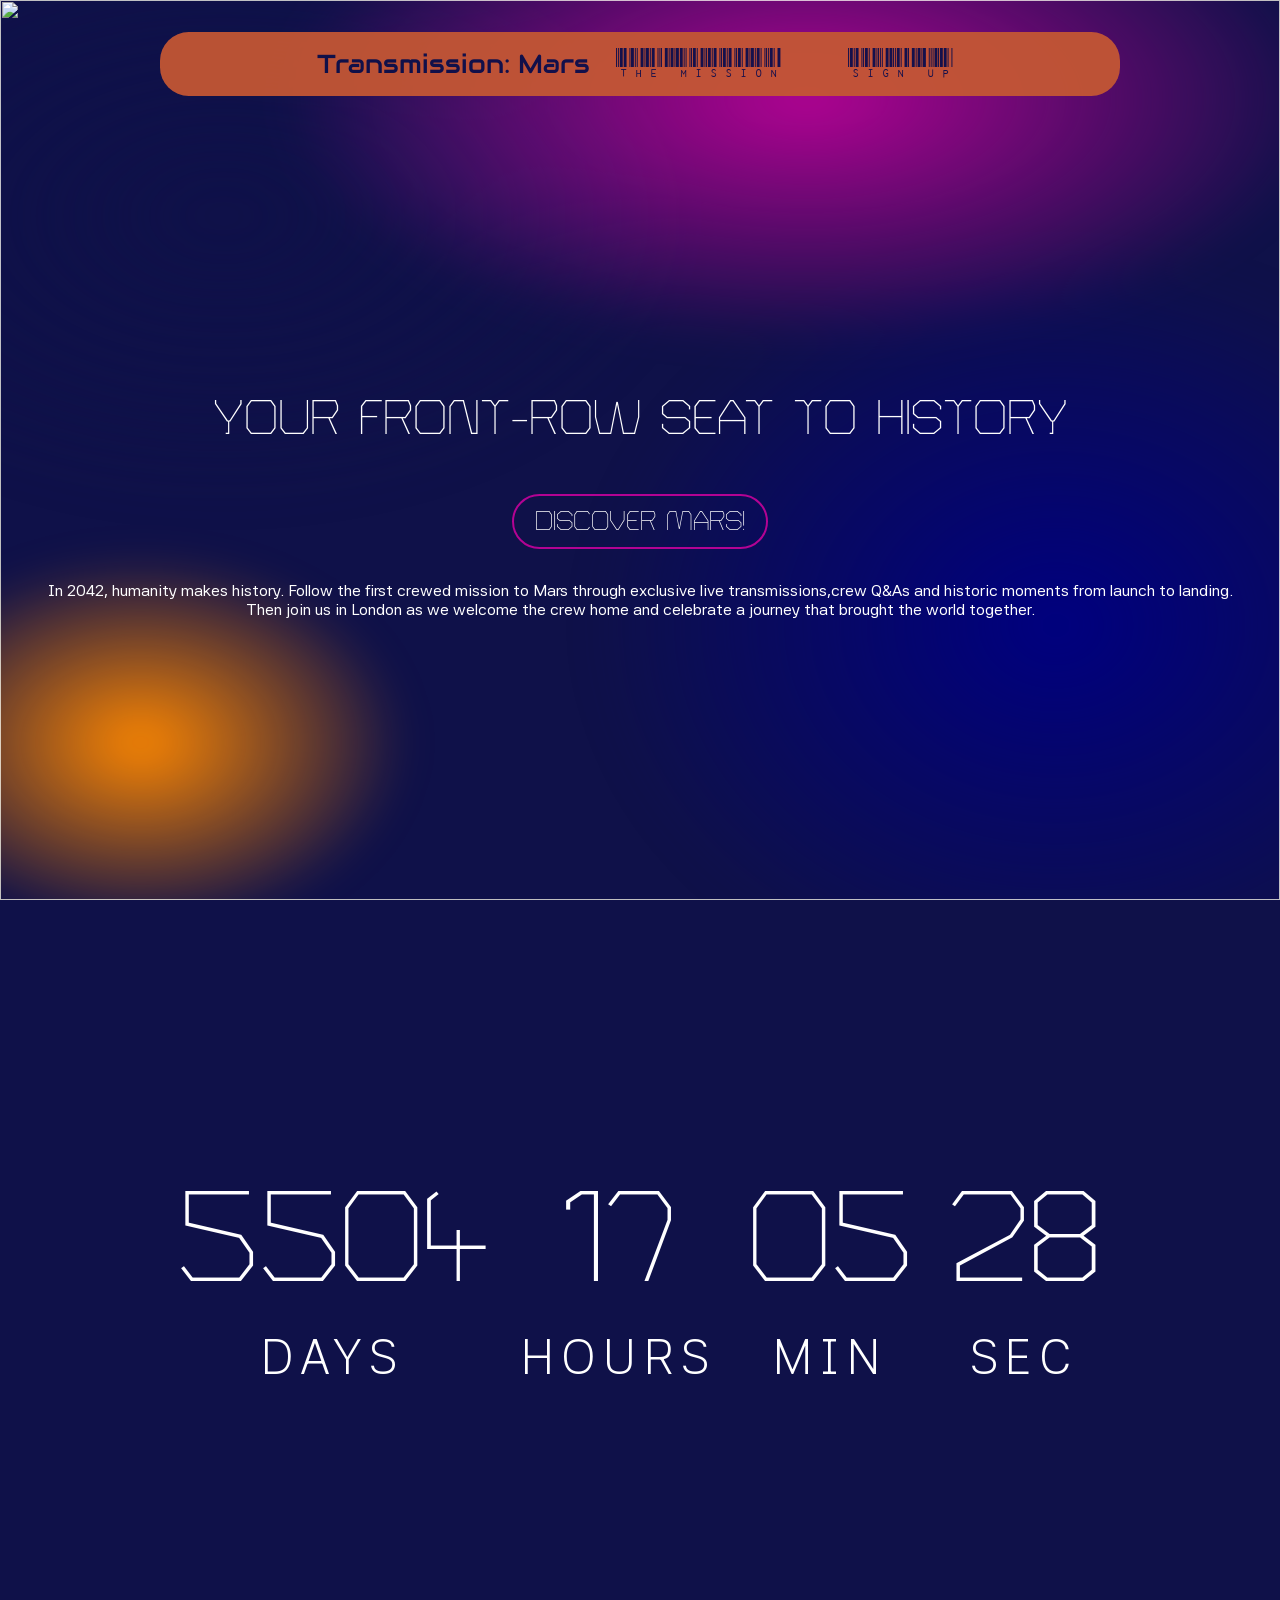
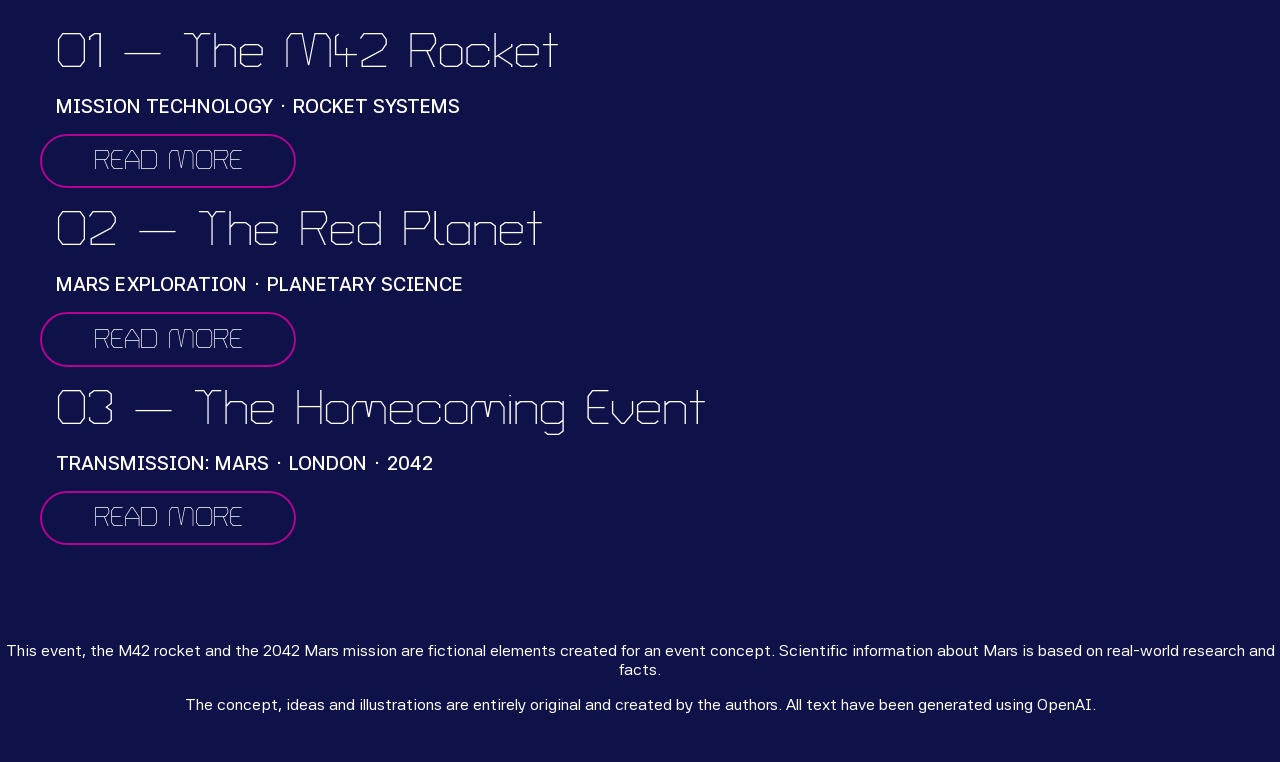
==== index.html @ 7b3c4f2d "forisde done" ====
<!DOCTYPE html>
<html lang="en">

<head>
  <meta charset="UTF-8">
  <meta name="viewport" content="width=device-width, initial-scale=1.0">
  <meta name="robots" content="noindex">

  <link
    href="https://fonts.googleapis.com/css2?family=Audiowide&family=Turret+Road:wght@200;300;400;500;700;800&display=swap"
    rel="stylesheet">
  <link
    href="https://fonts.googleapis.com/css2?family=Asta+Sans:wght@300..800&family=Audiowide&family=Turret+Road:wght@200;300;400;500;700;800&display=swap"
    rel="stylesheet">

  <link href="https://fonts.googleapis.com/css2?family=Libre+Barcode+39+Text&display=swap" rel="stylesheet">


  <link rel="icon" href="./img/favicon/favicon.ico" />

  <title>Transmission: Mars</title>
  <link rel="stylesheet" href="./starter.css">
  <link rel="stylesheet" href="./style.css">
</head>

<body>

  <!-- Vi ligger baggrunden i hele body'en så den er konstant på hele indexet. Også når vi scroller ned. -->
  <div class="moving_background">
    <img class="baggrund" src="./img/Stjernehimmel_index.webp" alt="">
    <!-- Giver to lag "tåge" over img. Der er ikke noget indhold - laget styles i css -->
    <div class="haze haze-1"></div>
    <div class="haze haze-2"></div>
  </div>


  <header class="site-header">
    <div class="header-content">
      <a href="./index.html">
        <h1>Transmission: Mars</h1>
      </a>
      <nav class="site-nav">
        <button type="button" popovertarget="menu" class="button" aria-label="MENU">☰</button>
        <ul id="menu" class="menu" popover>
          <li><a href="./svg.html">THE MISSION</a></li>
          <li><a href="./form.html">SIGN UP</a></li>
        </ul>
      </nav>
    </div>
  </header>

  <main>

    <div class="hero">
      <img class="hero-mars" src="./img/mars.svg" alt="Mars">
      <div class="hero-text">
        <h2>YOUR FRONT-ROW SEAT TO HISTORY</h2>
        <button class="btn" type="button">DISCOVER MARS!</button>
        <p>In 2042, humanity makes history. Follow the first crewed mission to Mars through exclusive live
          transmissions,crew Q&As and historic moments from launch to landing. Then join us in London as we welcome the
          crew home and celebrate a journey that brought the world together.</p>
      </div>
    </div>

    <section class="countdown">
      <div class="countdown-content">
        <div>
          <h2 id="dage">00</h2>
          <h3>Days</h3>
        </div>
        <div>
          <h2 id="timer">00</h2>
          <h3>Hours</h3>
        </div>
        <div>
          <h2 id="minutter">00</h2>
          <h3>Min</h3>
        </div>
        <div>
          <h2 id="sekunder">00</h2>
          <h3>Sec</h3>
        </div>
      </div>
    </section>


    <div class="artikel-section">

      <article class="card">
        <div class="card-content flow">
          <h2>01 — The M42 Rocket</h2>
          <h3>MISSION TECHNOLOGY · ROCKET SYSTEMS</h3>
          <button class="btn" popovertarget="rocket-details">
            READ MORE
          </button>
        </div>

        <div class="program-details" id="rocket-details" popover>
          <img src="./img/raket.svg" alt="The M42 Rocket">
          <div class="program-content flow">
            <h2>The Rocket That Will Take Us to Mars</h2>
            <h3>Meet the M42 — the spacecraft designed to carry humanity across the final frontier and into history.
            </h3>
            <p>The Rocket M42 is the centrepiece of humanity’s most ambitious space mission to date. Designed for
              long-duration spaceflight, its advanced propulsion systems are built to carry the crew from Earth to Mars
              and
              back again.
              Every component has been engineered for reliability, efficiency and the challenges of deep space. From
              launch to
              landing, M42 will serve as both transport and lifeline for the crew.
              In 2042, the world will watch as the M42 leaves Earth behind — carrying the future of human exploration
              with
              it.</p>
            <button class="btn" popovertarget="rocket-details">
              CLOSE
            </button>
          </div>
        </div>
      </article>


      <article class="card">
        <div class="card-content flow">
          <h2>02 — The Red Planet</h2>
          <h3>MARS EXPLORATION · PLANETARY SCIENCE</h3>
          <button class="btn" popovertarget="mars-details">
            READ MORE
          </button>
        </div>

        <div class="program-details" id="mars-details" popover>
          <img src="./img/mars.svg" alt="Mars - The Red Planet">
          <div class="program-content flow">
            <h2>A World of Its Own</h2>
            <h3>A frozen desert, two mysterious moons and traces of an ancient world. There is more to Mars than meets
              the
              eye.</h3>
            <p>Mars is the fourth planet from the Sun, located around 228 million kilometres away. Its distinctive red
              colour comes from iron-rich dust and rocks covering the surface.

              A day on Mars lasts approximately 24 hours and 37 minutes, while a Martian year stretches across 687 Earth
              days. The planet is home to Olympus Mons, the largest known volcano in the solar system, and Valles
              Marineris, an enormous canyon system.

              Mars also has two small moons: Phobos and Deimos. Evidence suggests that liquid water once flowed across
              its
              surface, raising one of the biggest questions in science: could life ever have existed here?</p>
            <button class="btn" popovertarget="mars-details">
              CLOSE
            </button>
          </div>
        </div>
      </article>


      <article class="card">
        <div class="card-content flow">
          <h2>03 — The Homecoming Event</h2>
          <h3>TRANSMISSION: MARS · LONDON · 2042</h3>
          <button class="btn" popovertarget="event-details">
            READ MORE
          </button>
        </div>

        <div class="program-details" id="event-details" popover>
          <img src="./img/stjernehimmel_index.webp" alt="Stjernehimmel">
          <div class="program-content flow">
            <h2>One Mission. One World. One Celebration.</h2>
            <h3>The mission may end in space, but the story continues on Earth. Be part of the homecoming in London.
            </h3>
            <p>When the crew returns from Mars, London becomes the meeting point for a historic celebration.
              Transmission:
              Mars invites space enthusiasts, dreamers and curious minds to come together and welcome the crew home.

              Expect a shared viewing of the historic landing, live coverage of the crew’s return and an opportunity to
              connect with people who have followed the mission from launch to touchdown.

              Whether you have watched every second or joined along the way, this is your chance to be part of the
              moment.

              We went to Mars together. Now, we meet on Earth.</p>
            <button class="btn" popovertarget="event-details">
              CLOSE
            </button>
          </div>
        </div>
      </article>
    </div>



    <audio id="soundtrack" src="./audio/mars_audio.mp3" loop preload="auto"></audio>


  </main>


  <footer class="site-footer">
    <div class="footer-content">
      <p>This event, the M42 rocket and the 2042 Mars mission are fictional elements created for an event concept.
        Scientific
        information about Mars is based on real-world research and facts.</p>
      <p>
        The concept, ideas and illustrations are entirely original and created by the authors.
        All text have been generated using OpenAI.
      </p>
    </div>
  </footer>

  <script src="./script.js"></script>

</body>

</html>
---- style.css ----
/******************* Variabler *******************/
html {
  --color-page: #0f1149;
  --color-surface: #c35734;
  --color-text: #ffffff;
  --color-accent: #b30393;
  --color-border: #000080;
  --color-muted: #928f8f;
  --space-05: 0.5rem;
  --space-1: 1rem;
  --space-2: 2rem;
  --space-3: 3rem;

  background: var(--color-page);
  color: var(--color-text);

  overflow-x: hidden; /*** gør at man ikke kan scrolle vandret ***/

  a,
  button {
    cursor: pointer;
  }

  cursor: url(./img/pil/pil.png), auto;
}

/******************* Globalt layout *******************/

body {
  margin: 0;
  min-height: 100svh;
  display: grid;
  grid-template-rows: auto 1fr auto;
  grid-template-columns: minmax(1rlh, 1fr) minmax(0, 75rem) minmax(1rlh, 1fr);
}

h1,
h2,
h3,
p {
  margin: 0;
}

main {
  color: var(--color-page);
  display: grid;
  grid-template-columns: inherit;
  grid-column: 1 / -1;
  align-content: start;
}

main > * {
  grid-column: 2;
  padding-block: var(--space-3);
}

.svg-page {
  display: grid;
  gap: var(--space-2);
}

.svg-intro {
  display: grid;
  gap: var(--space-1);
  max-width: 60ch;
}

.svg-intro p {
  color: var(--color-muted);
}

.svg-layout {
  display: grid;
  gap: var(--space-2);
  align-items: start;
  @media (width > 800px) {
    grid-template-columns: 1fr min(40%, 36ch);
  }
}

.form-page {
  display: grid;
  gap: var(--space-2);
  @media (width > 600px) {
    grid-template-columns: min(40%, 50ch) 1fr;
  }
}

.form-intro {
  display: grid;
  gap: var(--space-1);
  align-content: start;
  max-width: 60ch;
}

.form-intro p {
  color: var(--color-muted);
}

.opsamling-page {
  display: grid;
  gap: var(--space-2);
  align-items: start;

  @media (width > 800px) {
    grid-template-columns: minmax(0, 44ch) minmax(20rem, 1fr);
  }
}

.opsamling-intro {
  display: grid;
  gap: var(--space-1);
  max-width: 60ch;
}

.opsamling-intro p {
  color: var(--color-muted);
}

.error-page {
  display: grid;
  gap: var(--space-1);
  max-width: 60ch;
}

.error-page p {
  color: var(--color-muted);
}

/******************* Header og footer *******************/
.site-header {
  width: 75%;
  justify-self: center;
  margin: 2rem 0;
  grid-column: 1 / -1;
  display: grid;
  grid-template-columns: 1fr;
  background: var(--color-surface);
  opacity: 0.95;
  border-radius: 1.8rem;
  position: fixed;
  z-index: 4;
}

.site-footer {
  grid-column: 1 / -1;
  display: grid;
  grid-template-columns: inherit;
  display: block;
}

.footer-content {
  grid-column: 2;
  background-color: var(--color-page);
}

.header-content {
  min-height: 4rem;
  display: flex;
  justify-content: center;
  align-items: center;
  gap: var(--space-1);
  text-align: center;
}

.site-logo {
  color: inherit;
  font-weight: 700;
  text-decoration: none;
}

.footer-content {
  padding-block: var(--space-3);
  display: grid;
  justify-content: center;
  gap: var(--space-1);
  color: var(--color-text);
  font-size: 0.8rem;
  text-align: center;
}

/******************* Navigation *******************/
[popover] {
  margin: 0;
  padding: 0;
  border: none;
  background: transparent;
}

.site-nav button {
  padding: 0.2rem 1rem;
  border: 2px var(--color-page);
  border-radius: 1rem;
  background: var(--color-page);
  @media (width > 600px) {
    display: none;
  }
}

.menu {
  margin: 0;
  padding: var(--space-1);
  list-style: none;
  background: var(--color-surface); /*** Farven på popover kassen ***/
  border: 1px solid var(--color-page); /*** Farven på popover kassens ramme ***/
  position-area: bottom;

  @media (width > 600px) {
    /**** desktop: altid synlig, vandret i navigationen ****/
    position: static;
    display: flex;
    gap: var(--space-3);
    margin: 0;
    padding: 0;
    border: none;
    background: none;
    overflow: visible;
  }
}

.menu a {
  display: block;
  padding: 0.4rem 0.6rem;
  color: var(--color-page);
  text-decoration: none;
}

.menu a[aria-current="page"] {
  border-bottom-color: var(--color-border);
}

/******************* Flader *******************/
.panel,
.svg-placeholder,
.form-placeholder,
.opsamling-placeholder {
  background: var(--color-surface);
  border: 1px solid var(--color-border);
}

.panel {
  padding: var(--space-1);
  display: grid;
  gap: var(--space-1);
}

.svg-placeholder,
.opsamling-placeholder {
  min-height: -webkit-fill-available;
  min-height: stretch;
}

.form-placeholder {
  min-height: -webkit-fill-available;
  min-height: stretch;
  padding: var(--space-1);
}

/******************* Details *******************/
.accordion {
  display: grid;
  gap: var(--space-05);
}

.accordion-item {
  border: 1px solid var(--color-border);
  background: var(--color-surface);
}

.accordion-item p {
  padding: 0 var(--space-1) var(--space-1);
  color: var(--color-muted);
}

/******************* Knap/link *******************/
.button {
  justify-self: start;
  display: inline-block;
  background: var(--color-surface);
  color: var(--color-text);
}

.cta {
  .button {
    justify-self: start;
    display: inline-block;
    border: 2px solid var(--color-border);
    background: var(--color-surface);
    color: var(--color-text);
    text-decoration: none;
  }
}

.btn {
  background: transparent;
  color: var(--color-text);
  border: 2px solid var(--color-accent);
  border-radius: 2rem;
  width: 16rem;
  padding: 0.7rem 1rem;
  font-size: 1.6rem;
  text-transform: uppercase;
}

.btn:hover {
  background: var(--color-accent);
  color: var(--color-text);
}
/******************* Stjernehimlen *******************/

.moving_background {
  position: fixed; /*** gør at billedet er fastlåst når vi scroller ***/
  inset: 0; /*** får elementet til atfylde hele siden ud ***/
  z-index: -1;
  overflow: hidden; /*** sørger for at skjule det der stikker ud når billedet bevæger sig ***/
}

.baggrund {
  width: 100%;
  height: 100%;
  object-fit: cover; /*** fylder billedet helt ud - er den overflødig?? ***/
  animation: morph 17s ease-in-out infinite alternate;
}

/*** Morph-effekten ***/
@keyframes morph {
  from {
    transform: scale(1.15) translate(0, 0); /*** starter her: billede 15% større ***/
  }
  to {
    transform: scale(1.3) translate(-2%, 1.5%); /*** slutter her: gør billede 30% større - lidt til venstre og op ***/
  }
}

/*** Haze / tåge-effekten ***/

/* Fælles regler for begge tåge-lag */
.haze {
  position: absolute; /*** gør at tågen kommer oven på vores stjenebillede ***/
  inset: -15%; /*** minus 15 fortæller at den sidder 15% undefor 'parenten' - og gør altså at man ikke ser kanterne ***/
  mix-blend-mode: screen; /*** blander lyst oven på mørkt, så det ligner glød/tåge ***/
  filter: blur(20px); /*** gør skyerne bløde, så de ligner tåge ***/
}

/* Lag 1: blålige skyer.
   Størrelse - position - farver - og tones ud når den når angivet procent*/
.haze-1 {
  background:
    radial-gradient(40% 35% at 25% 30%, #0f1149, transparent 70%),
    radial-gradient(35% 40% at 75% 65%, #000080, transparent 80%);
  animation: drift-1 60s ease-in-out infinite alternate;
}

/* Lag 2: orange og pink skyer.    
Samme som haze-1: Størrelse - position - farver - og tones ud når den når angivet procent*/
.haze-2 {
  background:
    radial-gradient(45% 30% at 60% 20%, #b30393, transparent 70%),
    radial-gradient(20% 20% at 20% 75%, #ff8800, transparent 80%);
  animation: drift-2 40s ease-in-out infinite alternate;
}

/* Lagenes bevælgese - de driver modsat af hianden */
@keyframes drift-1 {
  from {
    transform: translate(-6%, -4%) scale(1);
    opacity: 0.3;
  }
  to {
    transform: translate(6%, 5%) scale(1.2);
    opacity: 0.4;
  }
}

/* Lag 2 driver modsat vej */
@keyframes drift-2 {
  from {
    transform: translate(5%, 4%) scale(1.2);
    opacity: 1;
  }
  to {
    transform: translate(-5%, -6%) scale(1);
    opacity: 0.5;
  }
}

/******************* Tekst og Fonte *******************/

h1 {
  font-family: "Audiowide", sans-serif;
  font-weight: 200;
  font-size: 1.6rem;
  color: var(--color-page);
}

button {
  font-family: "Turret Road", sans-serif;
  font-weight: 200;
  font-style: normal;
}

h2 {
  font-family: "Turret Road", sans-serif;
  font-weight: 200;
  font-size: 3rem;
  font-style: normal;
  color: var(--color-text);
  margin: var(--space-1);
}

h3 {
  font-family: "Asta Sans", sans-serif;
  font-weight: 600;
  font-size: 1.2rem;
  color: var(--color-text);
  margin: var(--space-1);
}

p {
  font-family: "Asta Sans", sans-serif;
  font-weight: 400;
  font-size: 1rem;
  color: var(--color-text);
}

a {
  font-family: "Libre Barcode 39 Text", system-ui;
  font-weight: 400;
  color: var(--color-page);
  font-style: normal;
  font-size: 2rem;
  text-decoration: none;
}

/******************* Hero *******************/

.hero {
  position: relative;
  min-height: 100vh; /* vh = viewport height. 100vh betyder 100% af skærmens højde */
  width: 100%;
  display: grid;
  place-items: center;
  overflow: hidden;
  text-align: center;
  color: var(--color-text);
}

.hero-mars {
  position: absolute;
  width: 1px;
  scale: 0.2;
  transition: scale 6s ease-in;
  animation: rotate 20s linear infinite;
}

@keyframes rotate {
  from {
    rotate: 0deg;
  }
  to {
    rotate: 360deg;
  }
}

.hero-text {
  position: relative;
  display: grid;
  justify-items: center;
  gap: var(--space-2);
  transition: opacity 1.5s;
}

.hero.started .hero-mars {
  scale: 400;
}

.hero.started .hero-text {
  opacity: 0;
  pointer-events: none;
}

/******************* Countdown *******************/

.countdown {
  grid-column: 1 / -1; /* baggrunden går helt ud i kanten - full bleed opgavekrav*/
  display: grid;
  padding: 10rem;
  grid-template-columns: subgrid; /* arver forælderens kolonner */
  background-color: color-mix(
    var(--color-page) 50%,
    transparent
  ); /*** color-mix gør at vi kan give det transperente lag på samme tid som farven.. så behøver vi ikke at kode baggrund og tekst i hver deres div***/
}

.countdown-content {
  grid-column: 1 /-1; /* gør at indholdet bliver i midterkolonnen */
  display: grid;
  grid-template-columns: repeat(4, 1fr);
  text-align: center;
  justify-content: center;
}

.countdown h2 {
  font-weight: 200;
  font-size: 4.2rem;
  @media (width > 800px) {
    font-size: 8rem;
  }
}

.countdown h3 {
  margin-top: 0.5rem;
  color: var(--color-text);
  font-weight: 300;
  letter-spacing: 0.15em;
  text-transform: uppercase;
  @media (width > 800px) {
    font-size: 3rem;
  }
}

/******************* Modal Popover-elementer - STYLING *******************/
.program-details {
  background: var(--color-page);
  border: 2px solid var(--color-surface);
  border-radius: 1.5rem;
  width: 40rem;
  max-width: 85%;
  max-height: 40rem;
  overflow-y: auto; /** gør modalen scrollbar **/
  margin: auto; /*** centrerer vores popover ***/
}

.program-details img {
  display: block;
  max-width: 300px;
  height: auto;
  object-fit: contain; /** så hele billedet kan ses**/
}

.program-content {
  padding: 2rem; /** gir lidt luft til kanten**/
}

.program-content h2 {
  font-size: 2rem; /** tilpasser h2'ers størrelse i modalvinduet **/
  margin: 0; /** forstår ikke hvorfor den skal være 0, men det gør at den står på linje med h3'eren **/
}

.program-content h3 {
  margin: 0.5rem 0 1rem;
  letter-spacing: 0.15em;
}

.program-content p {
  line-height: 1.5;
  margin-bottom: 2rem;
}

.program-details::backdrop {
  backdrop-filter: blur(10px); /* styre at baggrunden bag popover blir sløret */
}

/******************* Artikel Sektion *******************/

/******************* SVG *******************/

.rocket {
  transition: 0.5s;
  translate: var(--x) var(--y);
}

.svg-space[data-position="launch"] .rocket {
  --x: -25%;
  --y: 0%;
}
.svg-space[data-position="crew-qa"] .rocket {
  --x: -75%;
  --y: 0%;
}

.svg-space[data-position="mars-landing"] .rocket {
}
.svg-space[data-position="exit-mars"] .rocket {
}
.svg-space[data-position="earth-landing"] .rocket {
}
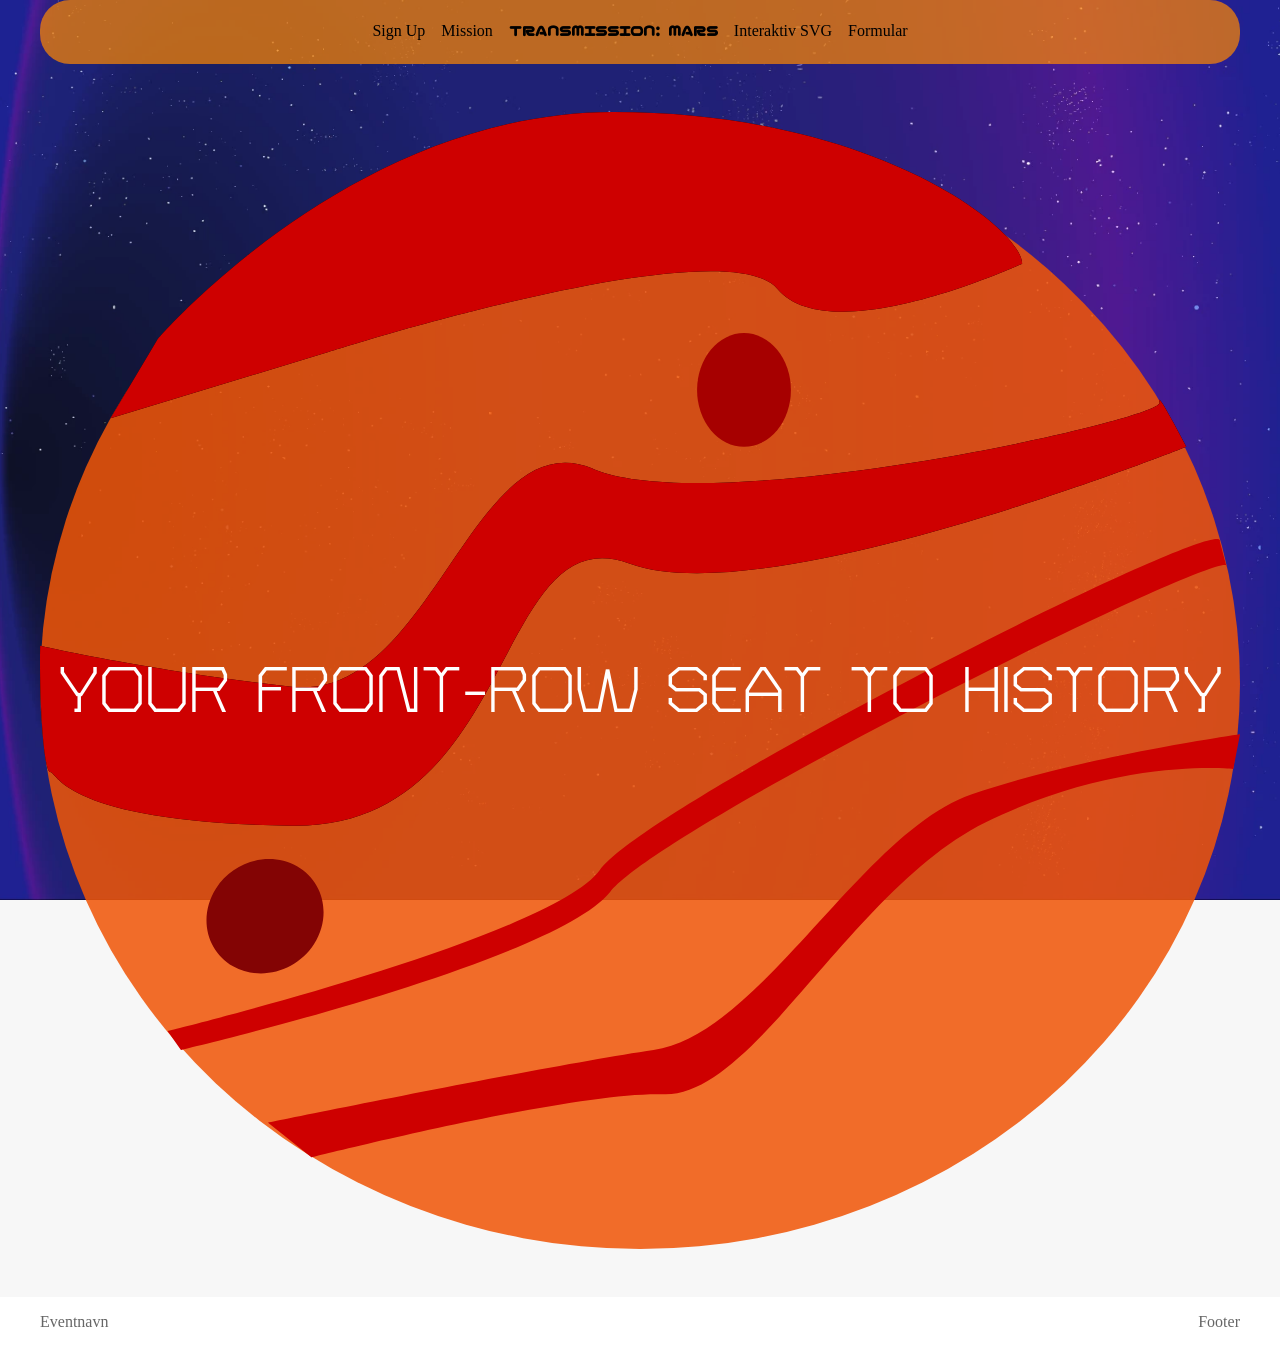
==== commit bd46f90a: "aya-forside-slut" ====
--- a/index.html
+++ b/index.html
@@ -1,214 +1,53 @@
 <!DOCTYPE html>
-<html lang="en">
+<html lang="da">
 
 <head>
   <meta charset="UTF-8">
   <meta name="viewport" content="width=device-width, initial-scale=1.0">
-  <meta name="robots" content="noindex">
-
-  <link
-    href="https://fonts.googleapis.com/css2?family=Audiowide&family=Turret+Road:wght@200;300;400;500;700;800&display=swap"
-    rel="stylesheet">
-  <link
-    href="https://fonts.googleapis.com/css2?family=Asta+Sans:wght@300..800&family=Audiowide&family=Turret+Road:wght@200;300;400;500;700;800&display=swap"
-    rel="stylesheet">
-
-  <link href="https://fonts.googleapis.com/css2?family=Libre+Barcode+39+Text&display=swap" rel="stylesheet">
-
-
-  <link rel="icon" href="./img/favicon/favicon.ico" />
-
-  <title>Transmission: Mars</title>
+  <title>Eventnavn</title>
   <link rel="stylesheet" href="./starter.css">
   <link rel="stylesheet" href="./style.css">
+
+  <!-- FONT -->
+  <link rel="preconnect" href="https://fonts.googleapis.com">
+  <link rel="preconnect" href="https://fonts.gstatic.com" crossorigin>
+
+  <link href="https://fonts.googleapis.com/css2?family=Turret+Road:wght@200;300;400;500;700;800&display=swap"
+    rel="stylesheet">
 </head>
 
 <body>
 
-  <!-- Vi ligger baggrunden i hele body'en så den er konstant på hele indexet. Også når vi scroller ned. -->
-  <div class="moving_background">
-    <img class="baggrund" src="./img/Stjernehimmel_index.webp" alt="">
-    <!-- Giver to lag "tåge" over img. Der er ikke noget indhold - laget styles i css -->
-    <div class="haze haze-1"></div>
-    <div class="haze haze-2"></div>
-  </div>
-
-
   <header class="site-header">
     <div class="header-content">
-      <a href="./index.html">
-        <h1>Transmission: Mars</h1>
-      </a>
+
       <nav class="site-nav">
-        <button type="button" popovertarget="menu" class="button" aria-label="MENU">☰</button>
-        <ul id="menu" class="menu" popover>
-          <li><a href="./svg.html">THE MISSION</a></li>
-          <li><a href="./form.html">SIGN UP</a></li>
+        <button type="button" popovertarget="menu">Menu</button>
+        <ul class="menu" id="menu" popover>
+          <li><a href="signup.html">Sign Up</a> </li>
+          <li><a href="mission">Mission</a></li>
+          <a class="site-logo" href="./">TRANSMISSION: MARS</a>
+          <li><a href="./svg.html">Interaktiv SVG</a></li>
+          <li><a href="./form.html">Formular</a></li>
         </ul>
       </nav>
     </div>
   </header>
 
   <main>
-
-    <div class="hero">
-      <img class="hero-mars" src="./img/mars.svg" alt="Mars">
-      <div class="hero-text">
-        <h2>YOUR FRONT-ROW SEAT TO HISTORY</h2>
-        <button class="btn" type="button">DISCOVER MARS!</button>
-        <p>In 2042, humanity makes history. Follow the first crewed mission to Mars through exclusive live
-          transmissions,crew Q&As and historic moments from launch to landing. Then join us in London as we welcome the
-          crew home and celebrate a journey that brought the world together.</p>
-      </div>
-    </div>
-
-    <section class="countdown">
-      <div class="countdown-content">
-        <div>
-          <h2 id="dage">00</h2>
-          <h3>Days</h3>
-        </div>
-        <div>
-          <h2 id="timer">00</h2>
-          <h3>Hours</h3>
-        </div>
-        <div>
-          <h2 id="minutter">00</h2>
-          <h3>Min</h3>
-        </div>
-        <div>
-          <h2 id="sekunder">00</h2>
-          <h3>Sec</h3>
-        </div>
-      </div>
-    </section>
-
-
-    <div class="artikel-section">
-
-      <article class="card">
-        <div class="card-content flow">
-          <h2>01 — The M42 Rocket</h2>
-          <h3>MISSION TECHNOLOGY · ROCKET SYSTEMS</h3>
-          <button class="btn" popovertarget="rocket-details">
-            READ MORE
-          </button>
-        </div>
-
-        <div class="program-details" id="rocket-details" popover>
-          <img src="./img/raket.svg" alt="The M42 Rocket">
-          <div class="program-content flow">
-            <h2>The Rocket That Will Take Us to Mars</h2>
-            <h3>Meet the M42 — the spacecraft designed to carry humanity across the final frontier and into history.
-            </h3>
-            <p>The Rocket M42 is the centrepiece of humanity’s most ambitious space mission to date. Designed for
-              long-duration spaceflight, its advanced propulsion systems are built to carry the crew from Earth to Mars
-              and
-              back again.
-              Every component has been engineered for reliability, efficiency and the challenges of deep space. From
-              launch to
-              landing, M42 will serve as both transport and lifeline for the crew.
-              In 2042, the world will watch as the M42 leaves Earth behind — carrying the future of human exploration
-              with
-              it.</p>
-            <button class="btn" popovertarget="rocket-details">
-              CLOSE
-            </button>
-          </div>
-        </div>
-      </article>
-
-
-      <article class="card">
-        <div class="card-content flow">
-          <h2>02 — The Red Planet</h2>
-          <h3>MARS EXPLORATION · PLANETARY SCIENCE</h3>
-          <button class="btn" popovertarget="mars-details">
-            READ MORE
-          </button>
-        </div>
-
-        <div class="program-details" id="mars-details" popover>
-          <img src="./img/mars.svg" alt="Mars - The Red Planet">
-          <div class="program-content flow">
-            <h2>A World of Its Own</h2>
-            <h3>A frozen desert, two mysterious moons and traces of an ancient world. There is more to Mars than meets
-              the
-              eye.</h3>
-            <p>Mars is the fourth planet from the Sun, located around 228 million kilometres away. Its distinctive red
-              colour comes from iron-rich dust and rocks covering the surface.
-
-              A day on Mars lasts approximately 24 hours and 37 minutes, while a Martian year stretches across 687 Earth
-              days. The planet is home to Olympus Mons, the largest known volcano in the solar system, and Valles
-              Marineris, an enormous canyon system.
-
-              Mars also has two small moons: Phobos and Deimos. Evidence suggests that liquid water once flowed across
-              its
-              surface, raising one of the biggest questions in science: could life ever have existed here?</p>
-            <button class="btn" popovertarget="mars-details">
-              CLOSE
-            </button>
-          </div>
-        </div>
-      </article>
-
-
-      <article class="card">
-        <div class="card-content flow">
-          <h2>03 — The Homecoming Event</h2>
-          <h3>TRANSMISSION: MARS · LONDON · 2042</h3>
-          <button class="btn" popovertarget="event-details">
-            READ MORE
-          </button>
-        </div>
-
-        <div class="program-details" id="event-details" popover>
-          <img src="./img/stjernehimmel_index.webp" alt="Stjernehimmel">
-          <div class="program-content flow">
-            <h2>One Mission. One World. One Celebration.</h2>
-            <h3>The mission may end in space, but the story continues on Earth. Be part of the homecoming in London.
-            </h3>
-            <p>When the crew returns from Mars, London becomes the meeting point for a historic celebration.
-              Transmission:
-              Mars invites space enthusiasts, dreamers and curious minds to come together and welcome the crew home.
-
-              Expect a shared viewing of the historic landing, live coverage of the crew’s return and an opportunity to
-              connect with people who have followed the mission from launch to touchdown.
-
-              Whether you have watched every second or joined along the way, this is your chance to be part of the
-              moment.
-
-              We went to Mars together. Now, we meet on Earth.</p>
-            <button class="btn" popovertarget="event-details">
-              CLOSE
-            </button>
-          </div>
-        </div>
-      </article>
-    </div>
-
-
-
-    <audio id="soundtrack" src="./audio/mars_audio.mp3" loop preload="auto"></audio>
-
-
+    <img class="mars" src="./img/mars.svg" alt="mars">
+    <h1>YOUR FRONT-ROW SEAT TO HISTORY</h1>
   </main>
 
 
+  </div>
   <footer class="site-footer">
     <div class="footer-content">
-      <p>This event, the M42 rocket and the 2042 Mars mission are fictional elements created for an event concept.
-        Scientific
-        information about Mars is based on real-world research and facts.</p>
-      <p>
-        The concept, ideas and illustrations are entirely original and created by the authors.
-        All text have been generated using OpenAI.
-      </p>
+      <p>Eventnavn</p>
+      <p>Footer</p>
     </div>
   </footer>
-
   <script src="./script.js"></script>
-
 </body>
 
 </html>
--- a/style.css
+++ b/style.css
@@ -1,37 +1,42 @@
-/******************* Variabler *******************/
+/* Variabler */
 html {
-  --color-page: #0f1149;
-  --color-surface: #c35734;
+  --color-page: #f7f7f7;
+  --color-surface: #fff;
   --color-text: #ffffff;
-  --color-accent: #b30393;
-  --color-border: #000080;
-  --color-muted: #928f8f;
+  --color-muted: #666;
+  --color-border: #d8d8d8;
   --space-05: 0.5rem;
   --space-1: 1rem;
   --space-2: 2rem;
   --space-3: 3rem;
+  --orange: #ff8800;
 
   background: var(--color-page);
   color: var(--color-text);
-
-  overflow-x: hidden; /*** gør at man ikke kan scrolle vandret ***/
-
-  a,
-  button {
-    cursor: pointer;
-  }
-
-  cursor: url(./img/pil/pil.png), auto;
-}
-
-/******************* Globalt layout *******************/
-
+}
+
+/************** FONTS *******************/
+@font-face {
+  font-family: nicomoji;
+  src: url(./Fontnicomoji/NicoMoji-Regular.ttf);
+}
+
+.site-logo {
+  font-family: nicomoji;
+}
+
+/* Globalt layout */
 body {
   margin: 0;
   min-height: 100svh;
   display: grid;
   grid-template-rows: auto 1fr auto;
   grid-template-columns: minmax(1rlh, 1fr) minmax(0, 75rem) minmax(1rlh, 1fr);
+  background-image: url("./img/stjernehimmel_index.webp");
+  background-size: cover;
+  background-position: center;
+  background-repeat: no-repeat;
+  background-attachment: fixed;
 }
 
 h1,
@@ -41,8 +46,16 @@
   margin: 0;
 }
 
+h1 {
+  font-family: "Turret Road", sans-serif;
+  font-weight: 400;
+  font-style: normal;
+  text-align: center;
+  margin-top: -43rem;
+  font-size: 65px;
+}
+
 main {
-  color: var(--color-page);
   display: grid;
   grid-template-columns: inherit;
   grid-column: 1 / -1;
@@ -127,31 +140,22 @@
   color: var(--color-muted);
 }
 
-/******************* Header og footer *******************/
-.site-header {
-  width: 75%;
-  justify-self: center;
-  margin: 2rem 0;
-  grid-column: 1 / -1;
-  display: grid;
-  grid-template-columns: 1fr;
-  background: var(--color-surface);
-  opacity: 0.95;
-  border-radius: 1.8rem;
-  position: fixed;
-  z-index: 4;
-}
-
+/* Header og footer */
+.site-header,
 .site-footer {
   grid-column: 1 / -1;
+
   display: grid;
   grid-template-columns: inherit;
-  display: block;
-}
-
+}
+
+.site-footer {
+  background: var(--color-surface);
+}
+
+.header-content,
 .footer-content {
   grid-column: 2;
-  background-color: var(--color-page);
 }
 
 .header-content {
@@ -160,7 +164,9 @@
   justify-content: center;
   align-items: center;
   gap: var(--space-1);
-  text-align: center;
+
+  border-radius: 30px;
+  background-color: rgba(255, 136, 0, 0.7);
 }
 
 .site-logo {
@@ -170,16 +176,15 @@
 }
 
 .footer-content {
-  padding-block: var(--space-3);
-  display: grid;
-  justify-content: center;
-  gap: var(--space-1);
-  color: var(--color-text);
-  font-size: 0.8rem;
-  text-align: center;
-}
-
-/******************* Navigation *******************/
+  padding-block: var(--space-1);
+  display: flex;
+  flex-wrap: wrap;
+  justify-content: space-between;
+  gap: var(--space-1);
+  color: var(--color-muted);
+}
+
+/* Navigation */
 [popover] {
   margin: 0;
   padding: 0;
@@ -188,10 +193,9 @@
 }
 
 .site-nav button {
-  padding: 0.2rem 1rem;
-  border: 2px var(--color-page);
-  border-radius: 1rem;
-  background: var(--color-page);
+  padding: 0.4rem 0.7rem;
+  border: 1px solid var(--color-border);
+  background: var(--color-surface);
   @media (width > 600px) {
     display: none;
   }
@@ -201,35 +205,32 @@
   margin: 0;
   padding: var(--space-1);
   list-style: none;
-  background: var(--color-surface); /*** Farven på popover kassen ***/
-  border: 1px solid var(--color-page); /*** Farven på popover kassens ramme ***/
-  position-area: bottom;
-
+  background: var(--color-surface);
+  border: 1px solid var(--color-border);
+  position-area: bottom span-left;
   @media (width > 600px) {
-    /**** desktop: altid synlig, vandret i navigationen ****/
-    position: static;
     display: flex;
-    gap: var(--space-3);
-    margin: 0;
+    gap: var(--space-1);
     padding: 0;
     border: none;
     background: none;
-    overflow: visible;
+    position: static;
   }
 }
 
 .menu a {
   display: block;
-  padding: 0.4rem 0.6rem;
-  color: var(--color-page);
+  padding: 0.4rem 0;
+  color: inherit;
   text-decoration: none;
+  border-bottom: 2px solid #0000;
 }
 
 .menu a[aria-current="page"] {
   border-bottom-color: var(--color-border);
 }
 
-/******************* Flader *******************/
+/* Flader */
 .panel,
 .svg-placeholder,
 .form-placeholder,
@@ -256,7 +257,7 @@
   padding: var(--space-1);
 }
 
-/******************* Details *******************/
+/* Details */
 .accordion {
   display: grid;
   gap: var(--space-05);
@@ -272,316 +273,13 @@
   color: var(--color-muted);
 }
 
-/******************* Knap/link *******************/
+/* Knap/link */
 .button {
   justify-self: start;
   display: inline-block;
-  background: var(--color-surface);
-  color: var(--color-text);
-}
-
-.cta {
-  .button {
-    justify-self: start;
-    display: inline-block;
-    border: 2px solid var(--color-border);
-    background: var(--color-surface);
-    color: var(--color-text);
-    text-decoration: none;
-  }
-}
-
-.btn {
-  background: transparent;
-  color: var(--color-text);
-  border: 2px solid var(--color-accent);
-  border-radius: 2rem;
-  width: 16rem;
-  padding: 0.7rem 1rem;
-  font-size: 1.6rem;
-  text-transform: uppercase;
-}
-
-.btn:hover {
-  background: var(--color-accent);
-  color: var(--color-text);
-}
-/******************* Stjernehimlen *******************/
-
-.moving_background {
-  position: fixed; /*** gør at billedet er fastlåst når vi scroller ***/
-  inset: 0; /*** får elementet til atfylde hele siden ud ***/
-  z-index: -1;
-  overflow: hidden; /*** sørger for at skjule det der stikker ud når billedet bevæger sig ***/
-}
-
-.baggrund {
-  width: 100%;
-  height: 100%;
-  object-fit: cover; /*** fylder billedet helt ud - er den overflødig?? ***/
-  animation: morph 17s ease-in-out infinite alternate;
-}
-
-/*** Morph-effekten ***/
-@keyframes morph {
-  from {
-    transform: scale(1.15) translate(0, 0); /*** starter her: billede 15% større ***/
-  }
-  to {
-    transform: scale(1.3) translate(-2%, 1.5%); /*** slutter her: gør billede 30% større - lidt til venstre og op ***/
-  }
-}
-
-/*** Haze / tåge-effekten ***/
-
-/* Fælles regler for begge tåge-lag */
-.haze {
-  position: absolute; /*** gør at tågen kommer oven på vores stjenebillede ***/
-  inset: -15%; /*** minus 15 fortæller at den sidder 15% undefor 'parenten' - og gør altså at man ikke ser kanterne ***/
-  mix-blend-mode: screen; /*** blander lyst oven på mørkt, så det ligner glød/tåge ***/
-  filter: blur(20px); /*** gør skyerne bløde, så de ligner tåge ***/
-}
-
-/* Lag 1: blålige skyer.
-   Størrelse - position - farver - og tones ud når den når angivet procent*/
-.haze-1 {
-  background:
-    radial-gradient(40% 35% at 25% 30%, #0f1149, transparent 70%),
-    radial-gradient(35% 40% at 75% 65%, #000080, transparent 80%);
-  animation: drift-1 60s ease-in-out infinite alternate;
-}
-
-/* Lag 2: orange og pink skyer.    
-Samme som haze-1: Størrelse - position - farver - og tones ud når den når angivet procent*/
-.haze-2 {
-  background:
-    radial-gradient(45% 30% at 60% 20%, #b30393, transparent 70%),
-    radial-gradient(20% 20% at 20% 75%, #ff8800, transparent 80%);
-  animation: drift-2 40s ease-in-out infinite alternate;
-}
-
-/* Lagenes bevælgese - de driver modsat af hianden */
-@keyframes drift-1 {
-  from {
-    transform: translate(-6%, -4%) scale(1);
-    opacity: 0.3;
-  }
-  to {
-    transform: translate(6%, 5%) scale(1.2);
-    opacity: 0.4;
-  }
-}
-
-/* Lag 2 driver modsat vej */
-@keyframes drift-2 {
-  from {
-    transform: translate(5%, 4%) scale(1.2);
-    opacity: 1;
-  }
-  to {
-    transform: translate(-5%, -6%) scale(1);
-    opacity: 0.5;
-  }
-}
-
-/******************* Tekst og Fonte *******************/
-
-h1 {
-  font-family: "Audiowide", sans-serif;
-  font-weight: 200;
-  font-size: 1.6rem;
-  color: var(--color-page);
-}
-
-button {
-  font-family: "Turret Road", sans-serif;
-  font-weight: 200;
-  font-style: normal;
-}
-
-h2 {
-  font-family: "Turret Road", sans-serif;
-  font-weight: 200;
-  font-size: 3rem;
-  font-style: normal;
-  color: var(--color-text);
-  margin: var(--space-1);
-}
-
-h3 {
-  font-family: "Asta Sans", sans-serif;
-  font-weight: 600;
-  font-size: 1.2rem;
-  color: var(--color-text);
-  margin: var(--space-1);
-}
-
-p {
-  font-family: "Asta Sans", sans-serif;
-  font-weight: 400;
-  font-size: 1rem;
-  color: var(--color-text);
-}
-
-a {
-  font-family: "Libre Barcode 39 Text", system-ui;
-  font-weight: 400;
-  color: var(--color-page);
-  font-style: normal;
-  font-size: 2rem;
+  padding: 0.5rem 0.8rem;
+  border: 1px solid var(--color-border);
+  background: var(--color-surface);
+  color: inherit;
   text-decoration: none;
 }
-
-/******************* Hero *******************/
-
-.hero {
-  position: relative;
-  min-height: 100vh; /* vh = viewport height. 100vh betyder 100% af skærmens højde */
-  width: 100%;
-  display: grid;
-  place-items: center;
-  overflow: hidden;
-  text-align: center;
-  color: var(--color-text);
-}
-
-.hero-mars {
-  position: absolute;
-  width: 1px;
-  scale: 0.2;
-  transition: scale 6s ease-in;
-  animation: rotate 20s linear infinite;
-}
-
-@keyframes rotate {
-  from {
-    rotate: 0deg;
-  }
-  to {
-    rotate: 360deg;
-  }
-}
-
-.hero-text {
-  position: relative;
-  display: grid;
-  justify-items: center;
-  gap: var(--space-2);
-  transition: opacity 1.5s;
-}
-
-.hero.started .hero-mars {
-  scale: 400;
-}
-
-.hero.started .hero-text {
-  opacity: 0;
-  pointer-events: none;
-}
-
-/******************* Countdown *******************/
-
-.countdown {
-  grid-column: 1 / -1; /* baggrunden går helt ud i kanten - full bleed opgavekrav*/
-  display: grid;
-  padding: 10rem;
-  grid-template-columns: subgrid; /* arver forælderens kolonner */
-  background-color: color-mix(
-    var(--color-page) 50%,
-    transparent
-  ); /*** color-mix gør at vi kan give det transperente lag på samme tid som farven.. så behøver vi ikke at kode baggrund og tekst i hver deres div***/
-}
-
-.countdown-content {
-  grid-column: 1 /-1; /* gør at indholdet bliver i midterkolonnen */
-  display: grid;
-  grid-template-columns: repeat(4, 1fr);
-  text-align: center;
-  justify-content: center;
-}
-
-.countdown h2 {
-  font-weight: 200;
-  font-size: 4.2rem;
-  @media (width > 800px) {
-    font-size: 8rem;
-  }
-}
-
-.countdown h3 {
-  margin-top: 0.5rem;
-  color: var(--color-text);
-  font-weight: 300;
-  letter-spacing: 0.15em;
-  text-transform: uppercase;
-  @media (width > 800px) {
-    font-size: 3rem;
-  }
-}
-
-/******************* Modal Popover-elementer - STYLING *******************/
-.program-details {
-  background: var(--color-page);
-  border: 2px solid var(--color-surface);
-  border-radius: 1.5rem;
-  width: 40rem;
-  max-width: 85%;
-  max-height: 40rem;
-  overflow-y: auto; /** gør modalen scrollbar **/
-  margin: auto; /*** centrerer vores popover ***/
-}
-
-.program-details img {
-  display: block;
-  max-width: 300px;
-  height: auto;
-  object-fit: contain; /** så hele billedet kan ses**/
-}
-
-.program-content {
-  padding: 2rem; /** gir lidt luft til kanten**/
-}
-
-.program-content h2 {
-  font-size: 2rem; /** tilpasser h2'ers størrelse i modalvinduet **/
-  margin: 0; /** forstår ikke hvorfor den skal være 0, men det gør at den står på linje med h3'eren **/
-}
-
-.program-content h3 {
-  margin: 0.5rem 0 1rem;
-  letter-spacing: 0.15em;
-}
-
-.program-content p {
-  line-height: 1.5;
-  margin-bottom: 2rem;
-}
-
-.program-details::backdrop {
-  backdrop-filter: blur(10px); /* styre at baggrunden bag popover blir sløret */
-}
-
-/******************* Artikel Sektion *******************/
-
-/******************* SVG *******************/
-
-.rocket {
-  transition: 0.5s;
-  translate: var(--x) var(--y);
-}
-
-.svg-space[data-position="launch"] .rocket {
-  --x: -25%;
-  --y: 0%;
-}
-.svg-space[data-position="crew-qa"] .rocket {
-  --x: -75%;
-  --y: 0%;
-}
-
-.svg-space[data-position="mars-landing"] .rocket {
-}
-.svg-space[data-position="exit-mars"] .rocket {
-}
-.svg-space[data-position="earth-landing"] .rocket {
-}
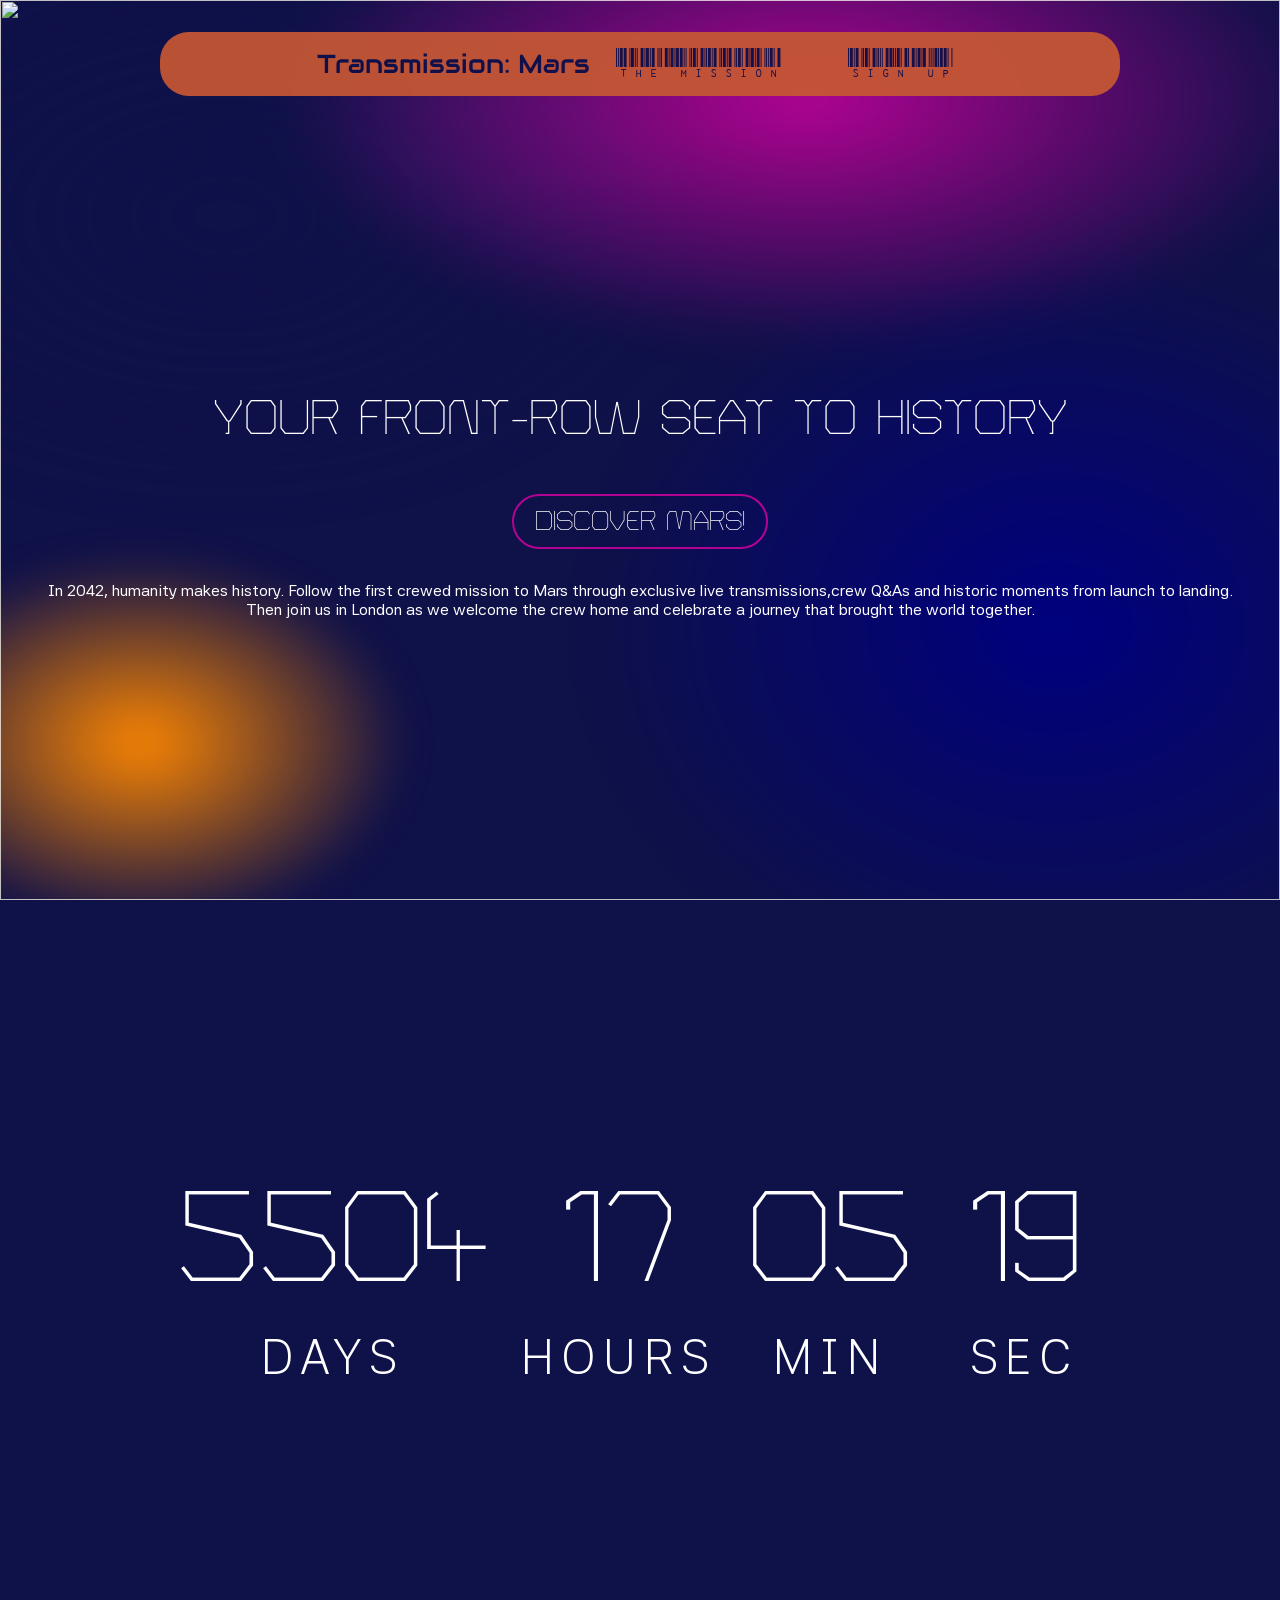
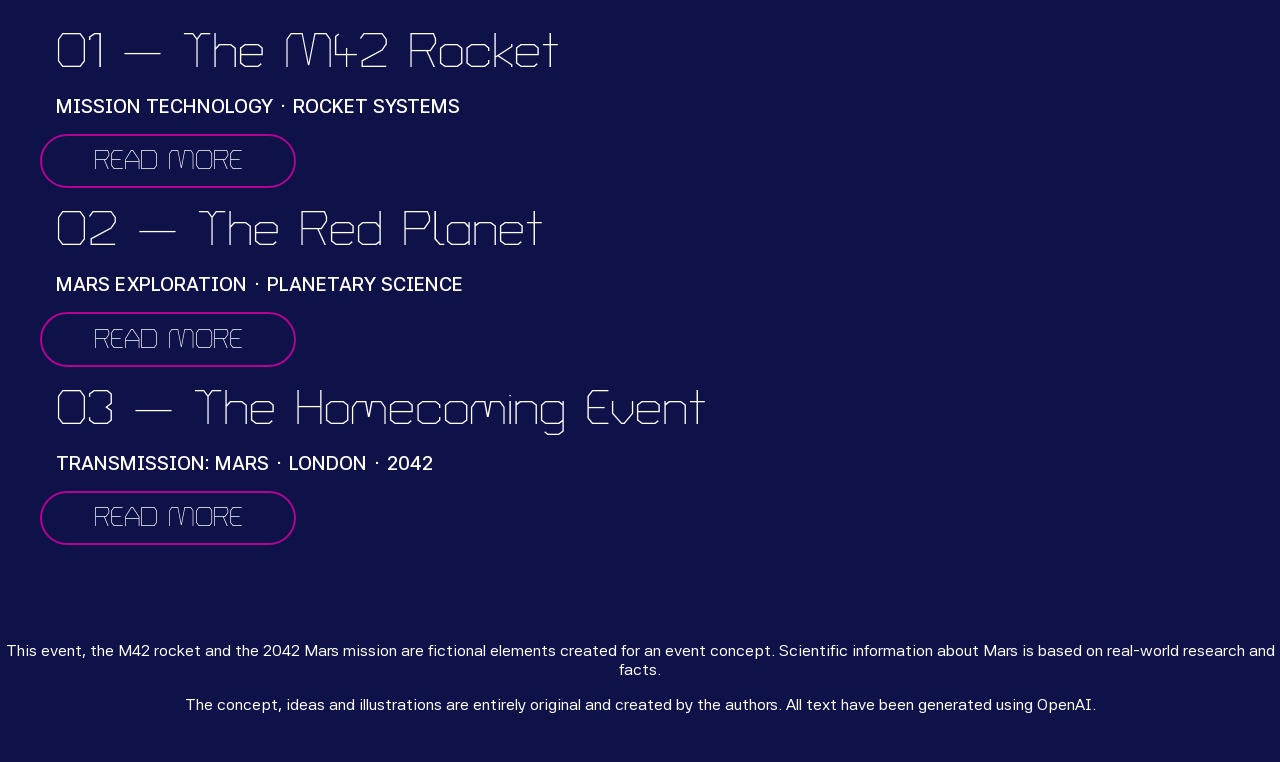
==== commit 093a30c7: "Merge pull request #2 from Ayakanafani:forside-morten Forside og svg" ====
--- a/index.html
+++ b/index.html
@@ -1,53 +1,214 @@
 <!DOCTYPE html>
-<html lang="da">
+<html lang="en">
 
 <head>
   <meta charset="UTF-8">
   <meta name="viewport" content="width=device-width, initial-scale=1.0">
-  <title>Eventnavn</title>
+  <meta name="robots" content="noindex">
+
+  <link
+    href="https://fonts.googleapis.com/css2?family=Audiowide&family=Turret+Road:wght@200;300;400;500;700;800&display=swap"
+    rel="stylesheet">
+  <link
+    href="https://fonts.googleapis.com/css2?family=Asta+Sans:wght@300..800&family=Audiowide&family=Turret+Road:wght@200;300;400;500;700;800&display=swap"
+    rel="stylesheet">
+
+  <link href="https://fonts.googleapis.com/css2?family=Libre+Barcode+39+Text&display=swap" rel="stylesheet">
+
+
+  <link rel="icon" href="./img/favicon/favicon.ico" />
+
+  <title>Transmission: Mars</title>
   <link rel="stylesheet" href="./starter.css">
   <link rel="stylesheet" href="./style.css">
-
-  <!-- FONT -->
-  <link rel="preconnect" href="https://fonts.googleapis.com">
-  <link rel="preconnect" href="https://fonts.gstatic.com" crossorigin>
-
-  <link href="https://fonts.googleapis.com/css2?family=Turret+Road:wght@200;300;400;500;700;800&display=swap"
-    rel="stylesheet">
 </head>
 
 <body>
+
+  <!-- Vi ligger baggrunden i hele body'en så den er konstant på hele indexet. Også når vi scroller ned. -->
+  <div class="moving_background">
+    <img class="baggrund" src="./img/Stjernehimmel_index.webp" alt="">
+    <!-- Giver to lag "tåge" over img. Der er ikke noget indhold - laget styles i css -->
+    <div class="haze haze-1"></div>
+    <div class="haze haze-2"></div>
+  </div>
+
 
   <header class="site-header">
     <div class="header-content">
-
+      <a href="./index.html">
+        <h1>Transmission: Mars</h1>
+      </a>
       <nav class="site-nav">
-        <button type="button" popovertarget="menu">Menu</button>
-        <ul class="menu" id="menu" popover>
-          <li><a href="signup.html">Sign Up</a> </li>
-          <li><a href="mission">Mission</a></li>
-          <a class="site-logo" href="./">TRANSMISSION: MARS</a>
-          <li><a href="./svg.html">Interaktiv SVG</a></li>
-          <li><a href="./form.html">Formular</a></li>
+        <button type="button" popovertarget="menu" class="button" aria-label="MENU">☰</button>
+        <ul id="menu" class="menu" popover>
+          <li><a href="./svg.html">THE MISSION</a></li>
+          <li><a href="./form.html">SIGN UP</a></li>
         </ul>
       </nav>
     </div>
   </header>
 
   <main>
-    <img class="mars" src="./img/mars.svg" alt="mars">
-    <h1>YOUR FRONT-ROW SEAT TO HISTORY</h1>
+
+    <div class="hero">
+      <img class="hero-mars" src="./img/mars.svg" alt="Mars">
+      <div class="hero-text">
+        <h2>YOUR FRONT-ROW SEAT TO HISTORY</h2>
+        <button class="btn" type="button">DISCOVER MARS!</button>
+        <p>In 2042, humanity makes history. Follow the first crewed mission to Mars through exclusive live
+          transmissions,crew Q&As and historic moments from launch to landing. Then join us in London as we welcome the
+          crew home and celebrate a journey that brought the world together.</p>
+      </div>
+    </div>
+
+    <section class="countdown">
+      <div class="countdown-content">
+        <div>
+          <h2 id="dage">00</h2>
+          <h3>Days</h3>
+        </div>
+        <div>
+          <h2 id="timer">00</h2>
+          <h3>Hours</h3>
+        </div>
+        <div>
+          <h2 id="minutter">00</h2>
+          <h3>Min</h3>
+        </div>
+        <div>
+          <h2 id="sekunder">00</h2>
+          <h3>Sec</h3>
+        </div>
+      </div>
+    </section>
+
+
+    <div class="artikel-section">
+
+      <article class="card">
+        <div class="card-content flow">
+          <h2>01 — The M42 Rocket</h2>
+          <h3>MISSION TECHNOLOGY · ROCKET SYSTEMS</h3>
+          <button class="btn" popovertarget="rocket-details">
+            READ MORE
+          </button>
+        </div>
+
+        <div class="program-details" id="rocket-details" popover>
+          <img src="./img/raket.svg" alt="The M42 Rocket">
+          <div class="program-content flow">
+            <h2>The Rocket That Will Take Us to Mars</h2>
+            <h3>Meet the M42 — the spacecraft designed to carry humanity across the final frontier and into history.
+            </h3>
+            <p>The Rocket M42 is the centrepiece of humanity’s most ambitious space mission to date. Designed for
+              long-duration spaceflight, its advanced propulsion systems are built to carry the crew from Earth to Mars
+              and
+              back again.
+              Every component has been engineered for reliability, efficiency and the challenges of deep space. From
+              launch to
+              landing, M42 will serve as both transport and lifeline for the crew.
+              In 2042, the world will watch as the M42 leaves Earth behind — carrying the future of human exploration
+              with
+              it.</p>
+            <button class="btn" popovertarget="rocket-details">
+              CLOSE
+            </button>
+          </div>
+        </div>
+      </article>
+
+
+      <article class="card">
+        <div class="card-content flow">
+          <h2>02 — The Red Planet</h2>
+          <h3>MARS EXPLORATION · PLANETARY SCIENCE</h3>
+          <button class="btn" popovertarget="mars-details">
+            READ MORE
+          </button>
+        </div>
+
+        <div class="program-details" id="mars-details" popover>
+          <img src="./img/mars.svg" alt="Mars - The Red Planet">
+          <div class="program-content flow">
+            <h2>A World of Its Own</h2>
+            <h3>A frozen desert, two mysterious moons and traces of an ancient world. There is more to Mars than meets
+              the
+              eye.</h3>
+            <p>Mars is the fourth planet from the Sun, located around 228 million kilometres away. Its distinctive red
+              colour comes from iron-rich dust and rocks covering the surface.
+
+              A day on Mars lasts approximately 24 hours and 37 minutes, while a Martian year stretches across 687 Earth
+              days. The planet is home to Olympus Mons, the largest known volcano in the solar system, and Valles
+              Marineris, an enormous canyon system.
+
+              Mars also has two small moons: Phobos and Deimos. Evidence suggests that liquid water once flowed across
+              its
+              surface, raising one of the biggest questions in science: could life ever have existed here?</p>
+            <button class="btn" popovertarget="mars-details">
+              CLOSE
+            </button>
+          </div>
+        </div>
+      </article>
+
+
+      <article class="card">
+        <div class="card-content flow">
+          <h2>03 — The Homecoming Event</h2>
+          <h3>TRANSMISSION: MARS · LONDON · 2042</h3>
+          <button class="btn" popovertarget="event-details">
+            READ MORE
+          </button>
+        </div>
+
+        <div class="program-details" id="event-details" popover>
+          <img src="./img/stjernehimmel_index.webp" alt="Stjernehimmel">
+          <div class="program-content flow">
+            <h2>One Mission. One World. One Celebration.</h2>
+            <h3>The mission may end in space, but the story continues on Earth. Be part of the homecoming in London.
+            </h3>
+            <p>When the crew returns from Mars, London becomes the meeting point for a historic celebration.
+              Transmission:
+              Mars invites space enthusiasts, dreamers and curious minds to come together and welcome the crew home.
+
+              Expect a shared viewing of the historic landing, live coverage of the crew’s return and an opportunity to
+              connect with people who have followed the mission from launch to touchdown.
+
+              Whether you have watched every second or joined along the way, this is your chance to be part of the
+              moment.
+
+              We went to Mars together. Now, we meet on Earth.</p>
+            <button class="btn" popovertarget="event-details">
+              CLOSE
+            </button>
+          </div>
+        </div>
+      </article>
+    </div>
+
+
+
+    <audio id="soundtrack" src="./audio/mars_audio.mp3" loop preload="auto"></audio>
+
+
   </main>
 
 
-  </div>
   <footer class="site-footer">
     <div class="footer-content">
-      <p>Eventnavn</p>
-      <p>Footer</p>
+      <p>This event, the M42 rocket and the 2042 Mars mission are fictional elements created for an event concept.
+        Scientific
+        information about Mars is based on real-world research and facts.</p>
+      <p>
+        The concept, ideas and illustrations are entirely original and created by the authors.
+        All text have been generated using OpenAI.
+      </p>
     </div>
   </footer>
+
   <script src="./script.js"></script>
+
 </body>
 
 </html>
--- a/style.css
+++ b/style.css
@@ -1,42 +1,37 @@
-/* Variabler */
+/******************* Variabler *******************/
 html {
-  --color-page: #f7f7f7;
-  --color-surface: #fff;
+  --color-page: #0f1149;
+  --color-surface: #c35734;
   --color-text: #ffffff;
-  --color-muted: #666;
-  --color-border: #d8d8d8;
+  --color-accent: #b30393;
+  --color-border: #000080;
+  --color-muted: #928f8f;
   --space-05: 0.5rem;
   --space-1: 1rem;
   --space-2: 2rem;
   --space-3: 3rem;
-  --orange: #ff8800;
 
   background: var(--color-page);
   color: var(--color-text);
-}
-
-/************** FONTS *******************/
-@font-face {
-  font-family: nicomoji;
-  src: url(./Fontnicomoji/NicoMoji-Regular.ttf);
-}
-
-.site-logo {
-  font-family: nicomoji;
-}
-
-/* Globalt layout */
+
+  overflow-x: hidden; /*** gør at man ikke kan scrolle vandret ***/
+
+  a,
+  button {
+    cursor: pointer;
+  }
+
+  cursor: url(./img/pil/pil.png), auto;
+}
+
+/******************* Globalt layout *******************/
+
 body {
   margin: 0;
   min-height: 100svh;
   display: grid;
   grid-template-rows: auto 1fr auto;
   grid-template-columns: minmax(1rlh, 1fr) minmax(0, 75rem) minmax(1rlh, 1fr);
-  background-image: url("./img/stjernehimmel_index.webp");
-  background-size: cover;
-  background-position: center;
-  background-repeat: no-repeat;
-  background-attachment: fixed;
 }
 
 h1,
@@ -46,16 +41,8 @@
   margin: 0;
 }
 
-h1 {
-  font-family: "Turret Road", sans-serif;
-  font-weight: 400;
-  font-style: normal;
-  text-align: center;
-  margin-top: -43rem;
-  font-size: 65px;
-}
-
 main {
+  color: var(--color-page);
   display: grid;
   grid-template-columns: inherit;
   grid-column: 1 / -1;
@@ -140,22 +127,31 @@
   color: var(--color-muted);
 }
 
-/* Header og footer */
-.site-header,
+/******************* Header og footer *******************/
+.site-header {
+  width: 75%;
+  justify-self: center;
+  margin: 2rem 0;
+  grid-column: 1 / -1;
+  display: grid;
+  grid-template-columns: 1fr;
+  background: var(--color-surface);
+  opacity: 0.95;
+  border-radius: 1.8rem;
+  position: fixed;
+  z-index: 4;
+}
+
 .site-footer {
   grid-column: 1 / -1;
-
   display: grid;
   grid-template-columns: inherit;
-}
-
-.site-footer {
-  background: var(--color-surface);
-}
-
-.header-content,
+  display: block;
+}
+
 .footer-content {
   grid-column: 2;
+  background-color: var(--color-page);
 }
 
 .header-content {
@@ -164,9 +160,7 @@
   justify-content: center;
   align-items: center;
   gap: var(--space-1);
-
-  border-radius: 30px;
-  background-color: rgba(255, 136, 0, 0.7);
+  text-align: center;
 }
 
 .site-logo {
@@ -176,15 +170,16 @@
 }
 
 .footer-content {
-  padding-block: var(--space-1);
-  display: flex;
-  flex-wrap: wrap;
-  justify-content: space-between;
-  gap: var(--space-1);
-  color: var(--color-muted);
-}
-
-/* Navigation */
+  padding-block: var(--space-3);
+  display: grid;
+  justify-content: center;
+  gap: var(--space-1);
+  color: var(--color-text);
+  font-size: 0.8rem;
+  text-align: center;
+}
+
+/******************* Navigation *******************/
 [popover] {
   margin: 0;
   padding: 0;
@@ -193,9 +188,10 @@
 }
 
 .site-nav button {
-  padding: 0.4rem 0.7rem;
-  border: 1px solid var(--color-border);
-  background: var(--color-surface);
+  padding: 0.2rem 1rem;
+  border: 2px var(--color-page);
+  border-radius: 1rem;
+  background: var(--color-page);
   @media (width > 600px) {
     display: none;
   }
@@ -205,32 +201,35 @@
   margin: 0;
   padding: var(--space-1);
   list-style: none;
-  background: var(--color-surface);
-  border: 1px solid var(--color-border);
-  position-area: bottom span-left;
+  background: var(--color-surface); /*** Farven på popover kassen ***/
+  border: 1px solid var(--color-page); /*** Farven på popover kassens ramme ***/
+  position-area: bottom;
+
   @media (width > 600px) {
+    /**** desktop: altid synlig, vandret i navigationen ****/
+    position: static;
     display: flex;
-    gap: var(--space-1);
+    gap: var(--space-3);
+    margin: 0;
     padding: 0;
     border: none;
     background: none;
-    position: static;
+    overflow: visible;
   }
 }
 
 .menu a {
   display: block;
-  padding: 0.4rem 0;
-  color: inherit;
+  padding: 0.4rem 0.6rem;
+  color: var(--color-page);
   text-decoration: none;
-  border-bottom: 2px solid #0000;
 }
 
 .menu a[aria-current="page"] {
   border-bottom-color: var(--color-border);
 }
 
-/* Flader */
+/******************* Flader *******************/
 .panel,
 .svg-placeholder,
 .form-placeholder,
@@ -257,7 +256,7 @@
   padding: var(--space-1);
 }
 
-/* Details */
+/******************* Details *******************/
 .accordion {
   display: grid;
   gap: var(--space-05);
@@ -273,13 +272,316 @@
   color: var(--color-muted);
 }
 
-/* Knap/link */
+/******************* Knap/link *******************/
 .button {
   justify-self: start;
   display: inline-block;
-  padding: 0.5rem 0.8rem;
-  border: 1px solid var(--color-border);
   background: var(--color-surface);
-  color: inherit;
+  color: var(--color-text);
+}
+
+.cta {
+  .button {
+    justify-self: start;
+    display: inline-block;
+    border: 2px solid var(--color-border);
+    background: var(--color-surface);
+    color: var(--color-text);
+    text-decoration: none;
+  }
+}
+
+.btn {
+  background: transparent;
+  color: var(--color-text);
+  border: 2px solid var(--color-accent);
+  border-radius: 2rem;
+  width: 16rem;
+  padding: 0.7rem 1rem;
+  font-size: 1.6rem;
+  text-transform: uppercase;
+}
+
+.btn:hover {
+  background: var(--color-accent);
+  color: var(--color-text);
+}
+/******************* Stjernehimlen *******************/
+
+.moving_background {
+  position: fixed; /*** gør at billedet er fastlåst når vi scroller ***/
+  inset: 0; /*** får elementet til atfylde hele siden ud ***/
+  z-index: -1;
+  overflow: hidden; /*** sørger for at skjule det der stikker ud når billedet bevæger sig ***/
+}
+
+.baggrund {
+  width: 100%;
+  height: 100%;
+  object-fit: cover; /*** fylder billedet helt ud - er den overflødig?? ***/
+  animation: morph 17s ease-in-out infinite alternate;
+}
+
+/*** Morph-effekten ***/
+@keyframes morph {
+  from {
+    transform: scale(1.15) translate(0, 0); /*** starter her: billede 15% større ***/
+  }
+  to {
+    transform: scale(1.3) translate(-2%, 1.5%); /*** slutter her: gør billede 30% større - lidt til venstre og op ***/
+  }
+}
+
+/*** Haze / tåge-effekten ***/
+
+/* Fælles regler for begge tåge-lag */
+.haze {
+  position: absolute; /*** gør at tågen kommer oven på vores stjenebillede ***/
+  inset: -15%; /*** minus 15 fortæller at den sidder 15% undefor 'parenten' - og gør altså at man ikke ser kanterne ***/
+  mix-blend-mode: screen; /*** blander lyst oven på mørkt, så det ligner glød/tåge ***/
+  filter: blur(20px); /*** gør skyerne bløde, så de ligner tåge ***/
+}
+
+/* Lag 1: blålige skyer.
+   Størrelse - position - farver - og tones ud når den når angivet procent*/
+.haze-1 {
+  background:
+    radial-gradient(40% 35% at 25% 30%, #0f1149, transparent 70%),
+    radial-gradient(35% 40% at 75% 65%, #000080, transparent 80%);
+  animation: drift-1 60s ease-in-out infinite alternate;
+}
+
+/* Lag 2: orange og pink skyer.    
+Samme som haze-1: Størrelse - position - farver - og tones ud når den når angivet procent*/
+.haze-2 {
+  background:
+    radial-gradient(45% 30% at 60% 20%, #b30393, transparent 70%),
+    radial-gradient(20% 20% at 20% 75%, #ff8800, transparent 80%);
+  animation: drift-2 40s ease-in-out infinite alternate;
+}
+
+/* Lagenes bevælgese - de driver modsat af hianden */
+@keyframes drift-1 {
+  from {
+    transform: translate(-6%, -4%) scale(1);
+    opacity: 0.3;
+  }
+  to {
+    transform: translate(6%, 5%) scale(1.2);
+    opacity: 0.4;
+  }
+}
+
+/* Lag 2 driver modsat vej */
+@keyframes drift-2 {
+  from {
+    transform: translate(5%, 4%) scale(1.2);
+    opacity: 1;
+  }
+  to {
+    transform: translate(-5%, -6%) scale(1);
+    opacity: 0.5;
+  }
+}
+
+/******************* Tekst og Fonte *******************/
+
+h1 {
+  font-family: "Audiowide", sans-serif;
+  font-weight: 200;
+  font-size: 1.6rem;
+  color: var(--color-page);
+}
+
+button {
+  font-family: "Turret Road", sans-serif;
+  font-weight: 200;
+  font-style: normal;
+}
+
+h2 {
+  font-family: "Turret Road", sans-serif;
+  font-weight: 200;
+  font-size: 3rem;
+  font-style: normal;
+  color: var(--color-text);
+  margin: var(--space-1);
+}
+
+h3 {
+  font-family: "Asta Sans", sans-serif;
+  font-weight: 600;
+  font-size: 1.2rem;
+  color: var(--color-text);
+  margin: var(--space-1);
+}
+
+p {
+  font-family: "Asta Sans", sans-serif;
+  font-weight: 400;
+  font-size: 1rem;
+  color: var(--color-text);
+}
+
+a {
+  font-family: "Libre Barcode 39 Text", system-ui;
+  font-weight: 400;
+  color: var(--color-page);
+  font-style: normal;
+  font-size: 2rem;
   text-decoration: none;
 }
+
+/******************* Hero *******************/
+
+.hero {
+  position: relative;
+  min-height: 100vh; /* vh = viewport height. 100vh betyder 100% af skærmens højde */
+  width: 100%;
+  display: grid;
+  place-items: center;
+  overflow: hidden;
+  text-align: center;
+  color: var(--color-text);
+}
+
+.hero-mars {
+  position: absolute;
+  width: 1px;
+  scale: 0.2;
+  transition: scale 6s ease-in;
+  animation: rotate 20s linear infinite;
+}
+
+@keyframes rotate {
+  from {
+    rotate: 0deg;
+  }
+  to {
+    rotate: 360deg;
+  }
+}
+
+.hero-text {
+  position: relative;
+  display: grid;
+  justify-items: center;
+  gap: var(--space-2);
+  transition: opacity 1.5s;
+}
+
+.hero.started .hero-mars {
+  scale: 400;
+}
+
+.hero.started .hero-text {
+  opacity: 0;
+  pointer-events: none;
+}
+
+/******************* Countdown *******************/
+
+.countdown {
+  grid-column: 1 / -1; /* baggrunden går helt ud i kanten - full bleed opgavekrav*/
+  display: grid;
+  padding: 10rem;
+  grid-template-columns: subgrid; /* arver forælderens kolonner */
+  background-color: color-mix(
+    var(--color-page) 50%,
+    transparent
+  ); /*** color-mix gør at vi kan give det transperente lag på samme tid som farven.. så behøver vi ikke at kode baggrund og tekst i hver deres div***/
+}
+
+.countdown-content {
+  grid-column: 1 /-1; /* gør at indholdet bliver i midterkolonnen */
+  display: grid;
+  grid-template-columns: repeat(4, 1fr);
+  text-align: center;
+  justify-content: center;
+}
+
+.countdown h2 {
+  font-weight: 200;
+  font-size: 4.2rem;
+  @media (width > 800px) {
+    font-size: 8rem;
+  }
+}
+
+.countdown h3 {
+  margin-top: 0.5rem;
+  color: var(--color-text);
+  font-weight: 300;
+  letter-spacing: 0.15em;
+  text-transform: uppercase;
+  @media (width > 800px) {
+    font-size: 3rem;
+  }
+}
+
+/******************* Modal Popover-elementer - STYLING *******************/
+.program-details {
+  background: var(--color-page);
+  border: 2px solid var(--color-surface);
+  border-radius: 1.5rem;
+  width: 40rem;
+  max-width: 85%;
+  max-height: 40rem;
+  overflow-y: auto; /** gør modalen scrollbar **/
+  margin: auto; /*** centrerer vores popover ***/
+}
+
+.program-details img {
+  display: block;
+  max-width: 300px;
+  height: auto;
+  object-fit: contain; /** så hele billedet kan ses**/
+}
+
+.program-content {
+  padding: 2rem; /** gir lidt luft til kanten**/
+}
+
+.program-content h2 {
+  font-size: 2rem; /** tilpasser h2'ers størrelse i modalvinduet **/
+  margin: 0; /** forstår ikke hvorfor den skal være 0, men det gør at den står på linje med h3'eren **/
+}
+
+.program-content h3 {
+  margin: 0.5rem 0 1rem;
+  letter-spacing: 0.15em;
+}
+
+.program-content p {
+  line-height: 1.5;
+  margin-bottom: 2rem;
+}
+
+.program-details::backdrop {
+  backdrop-filter: blur(10px); /* styre at baggrunden bag popover blir sløret */
+}
+
+/******************* Artikel Sektion *******************/
+
+/******************* SVG *******************/
+
+.rocket {
+  transition: 0.5s;
+  translate: var(--x) var(--y);
+}
+
+.svg-space[data-position="launch"] .rocket {
+  --x: -25%;
+  --y: 0%;
+}
+.svg-space[data-position="crew-qa"] .rocket {
+  --x: -75%;
+  --y: 0%;
+}
+
+.svg-space[data-position="mars-landing"] .rocket {
+}
+.svg-space[data-position="exit-mars"] .rocket {
+}
+.svg-space[data-position="earth-landing"] .rocket {
+}
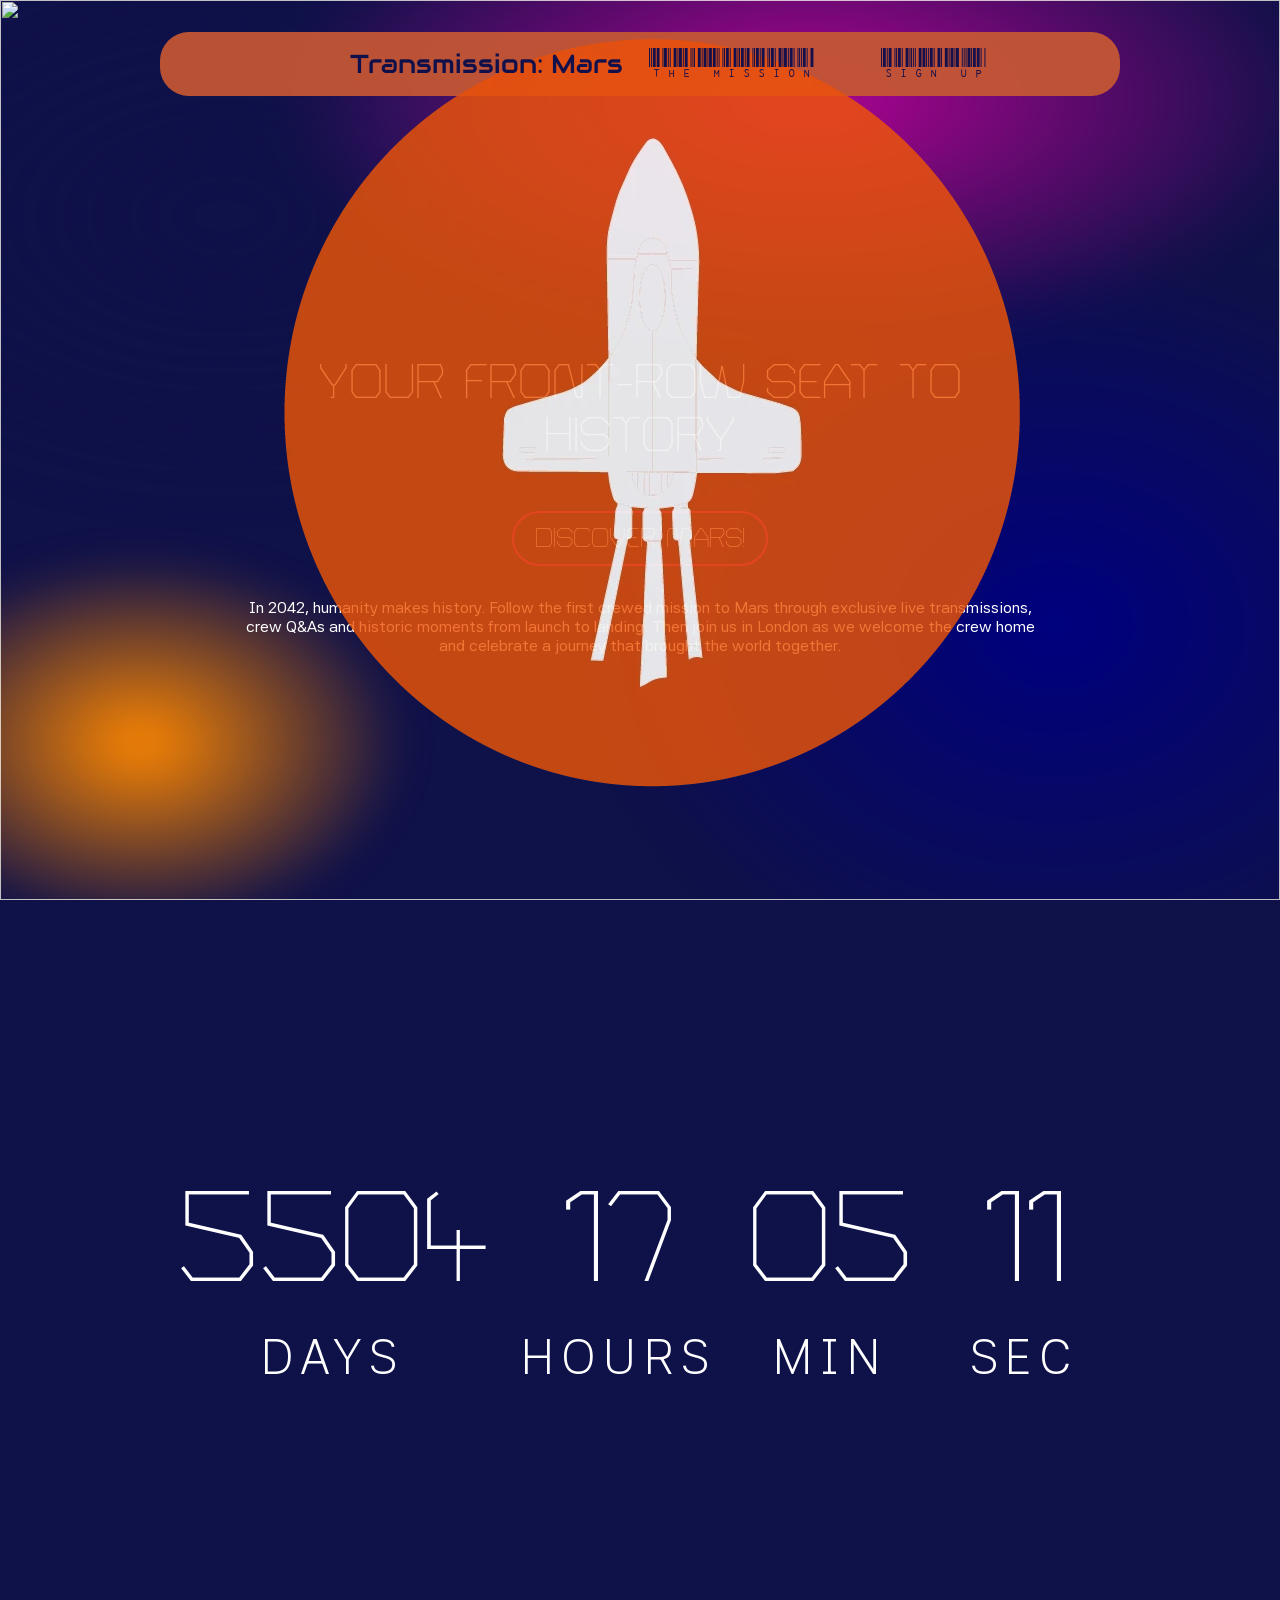
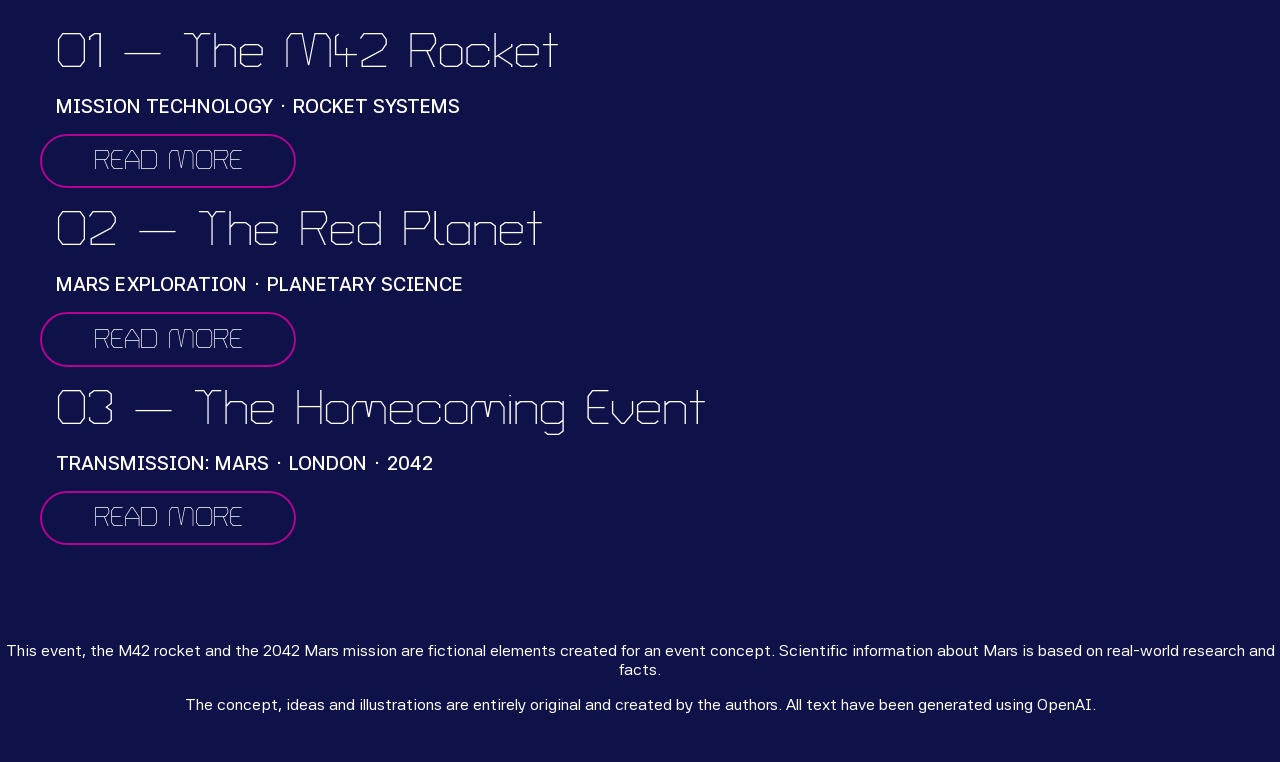
==== commit 8f391746: "morten-form-html" ====
--- a/index.html
+++ b/index.html
@@ -36,6 +36,11 @@
 
   <header class="site-header">
     <div class="header-content">
+      <div class="logo">
+        <a href="index.html">
+          <img src="./img/logo.webp" alt="Transmission: Mars - Logo">
+        </a>
+      </div>
       <a href="./index.html">
         <h1>Transmission: Mars</h1>
       </a>
@@ -57,7 +62,7 @@
         <h2>YOUR FRONT-ROW SEAT TO HISTORY</h2>
         <button class="btn" type="button">DISCOVER MARS!</button>
         <p>In 2042, humanity makes history. Follow the first crewed mission to Mars through exclusive live
-          transmissions,crew Q&As and historic moments from launch to landing. Then join us in London as we welcome the
+          transmissions, crew Q&As and historic moments from launch to landing. Then join us in London as we welcome the
           crew home and celebrate a journey that brought the world together.</p>
       </div>
     </div>
--- a/style.css
+++ b/style.css
@@ -73,6 +73,8 @@
   display: grid;
   gap: var(--space-2);
   align-items: start;
+  margin-top: 8rem;
+
   @media (width > 800px) {
     grid-template-columns: 1fr min(40%, 36ch);
   }
@@ -80,6 +82,8 @@
 
 .form-page {
   display: grid;
+  margin-top: 8rem;
+  color: var(--color-accent);
   gap: var(--space-2);
   @media (width > 600px) {
     grid-template-columns: min(40%, 50ch) 1fr;
@@ -163,10 +167,10 @@
   text-align: center;
 }
 
-.site-logo {
-  color: inherit;
-  font-weight: 700;
-  text-decoration: none;
+.logo {
+  width: 50px;
+  height: 50px;
+  cursor: pointer;
 }
 
 .footer-content {
@@ -468,6 +472,7 @@
   justify-items: center;
   gap: var(--space-2);
   transition: opacity 1.5s;
+  width: 66%;
 }
 
 .hero.started .hero-mars {
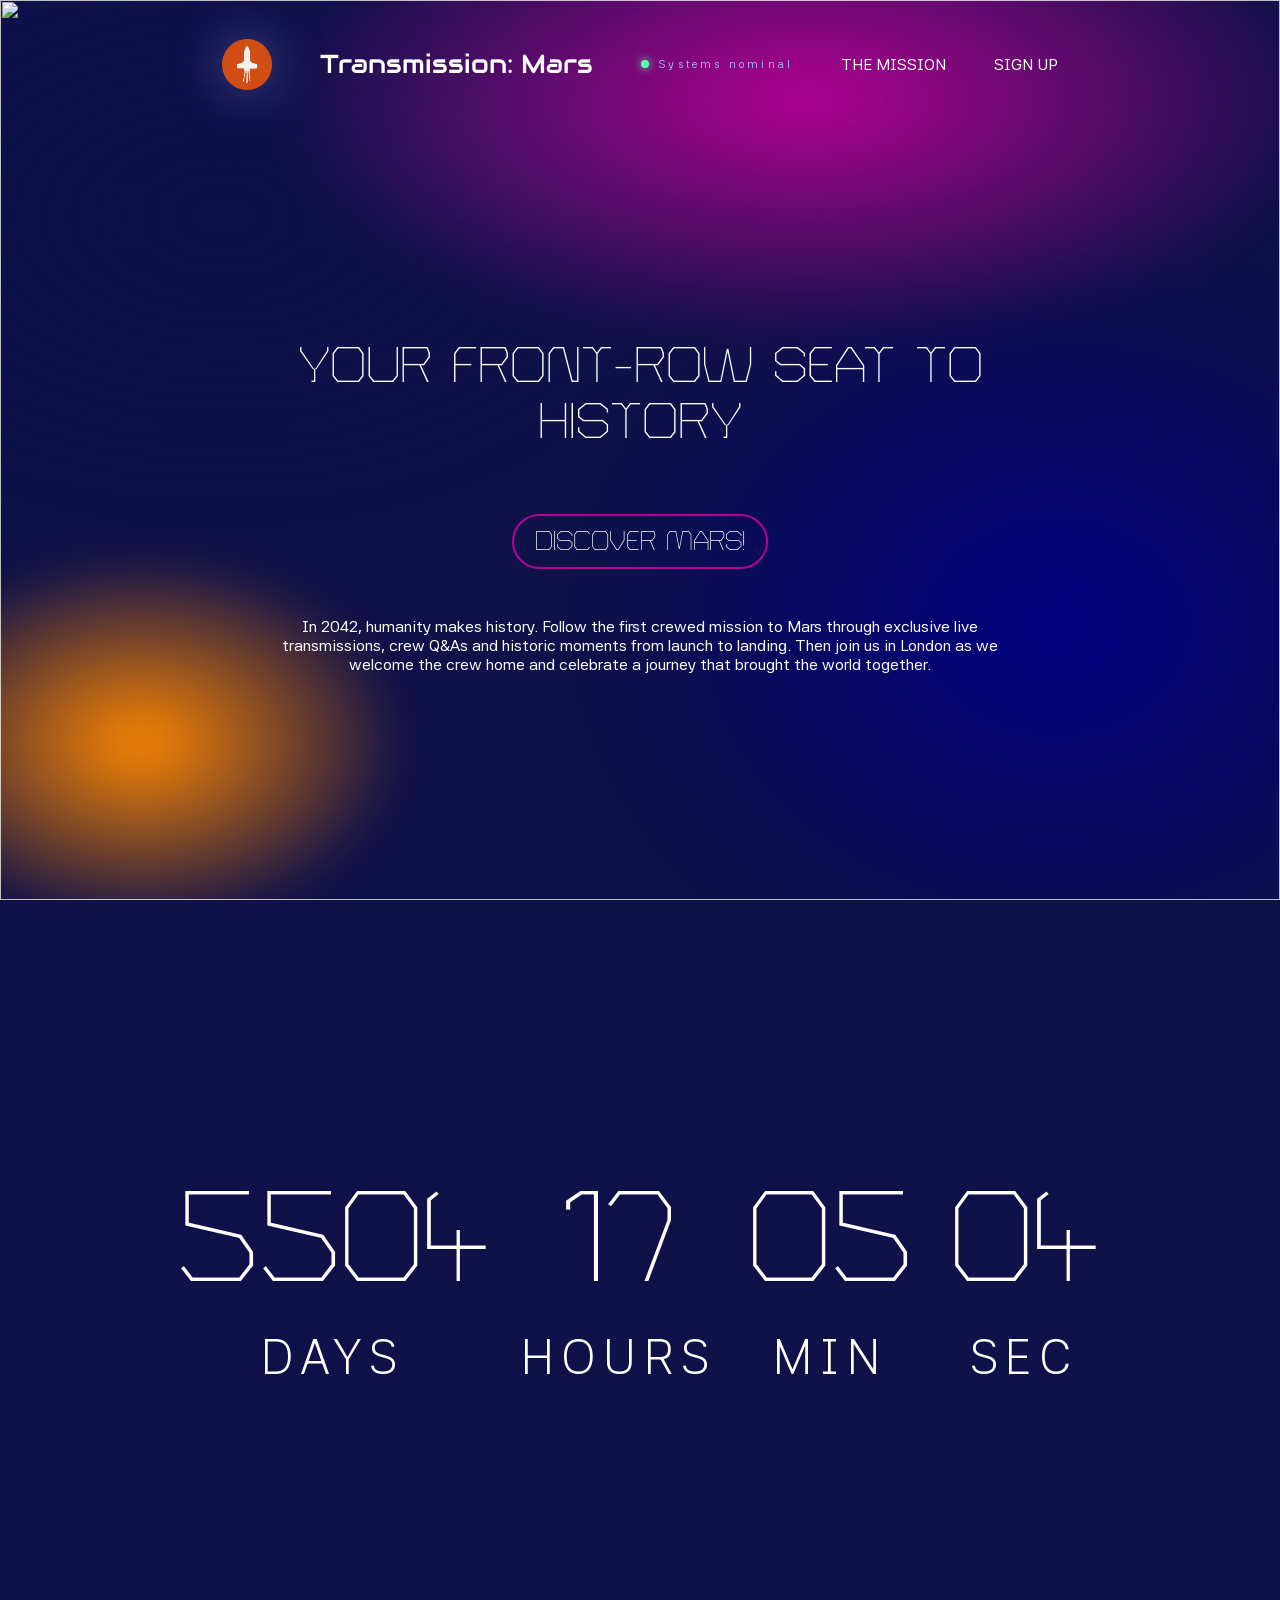
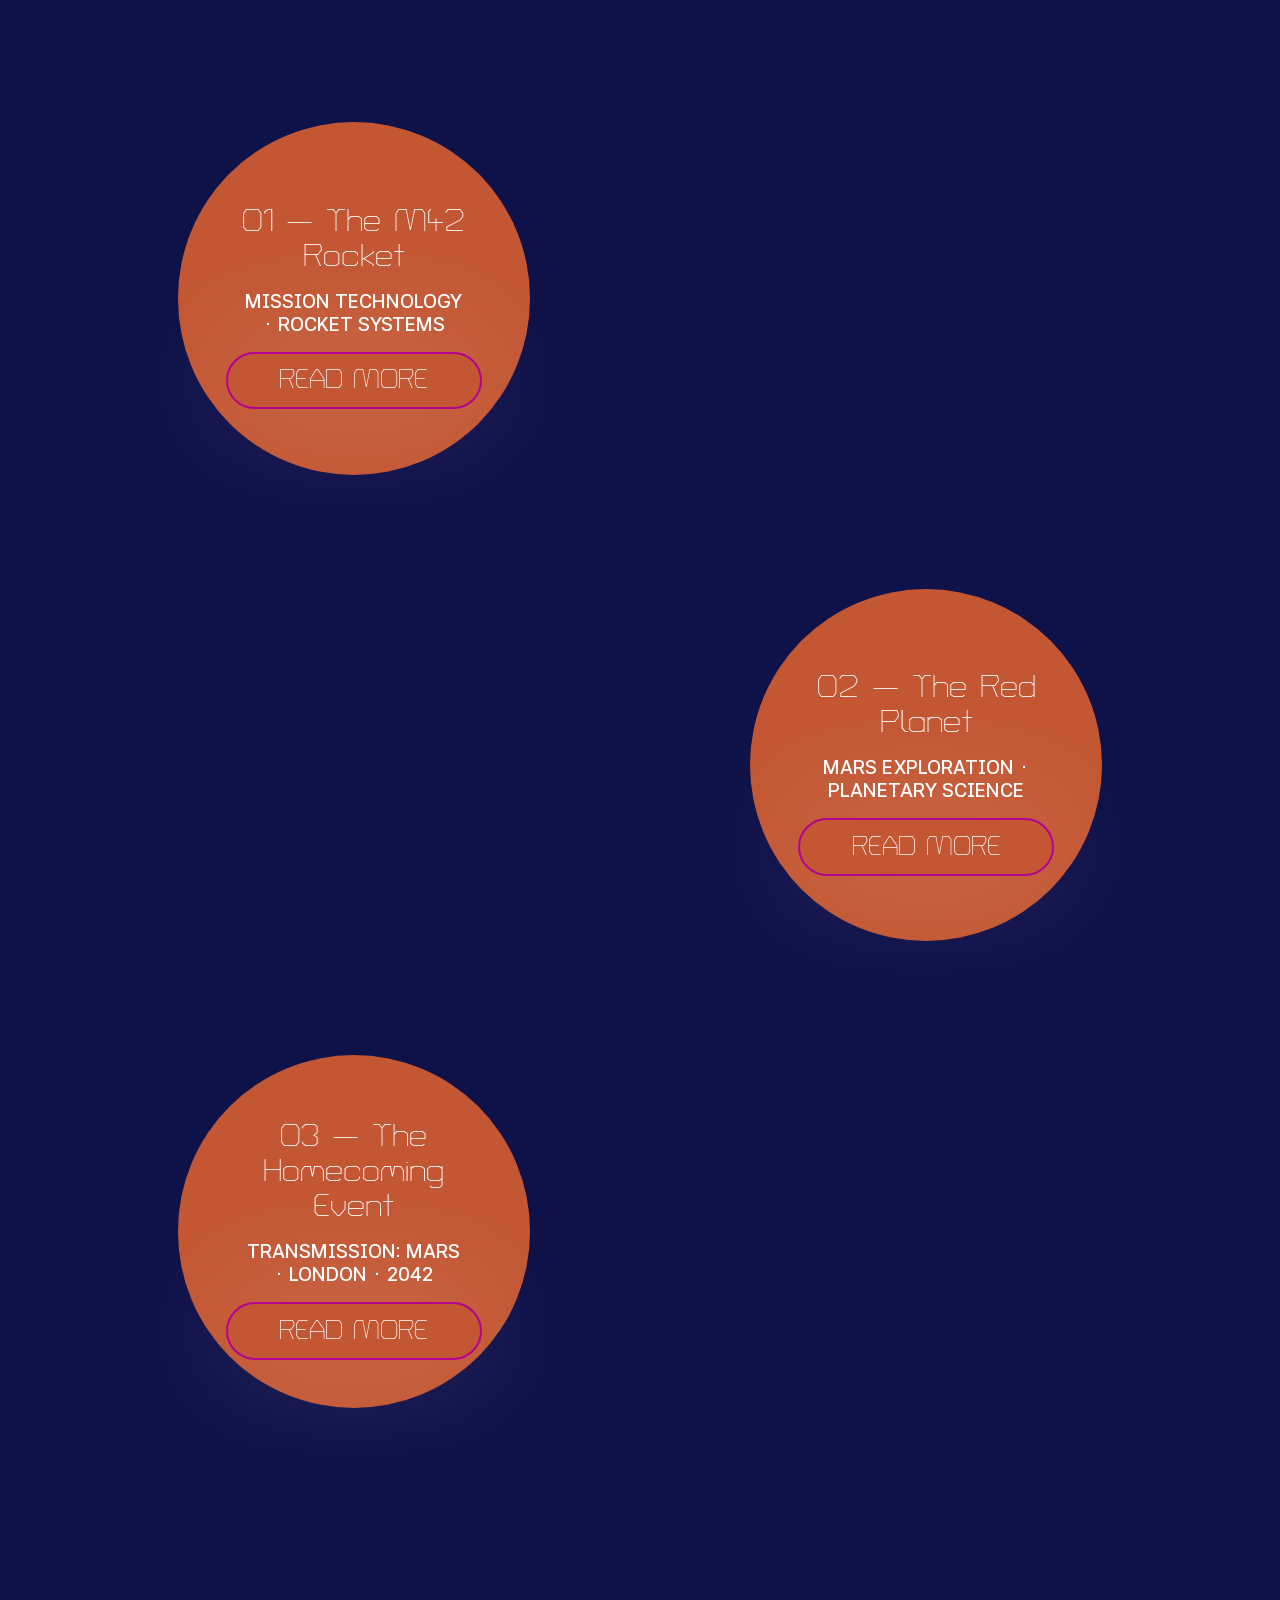
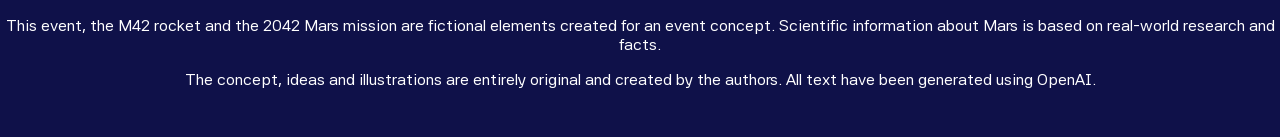
==== commit 545810fc: "morten-svg-done" ====
--- a/index.html
+++ b/index.html
@@ -41,9 +41,12 @@
           <img src="./img/logo.webp" alt="Transmission: Mars - Logo">
         </a>
       </div>
-      <a href="./index.html">
+      <a href="./index.html" class="site-title">
         <h1>Transmission: Mars</h1>
       </a>
+
+      <p class="status" aria-hidden="true">Systems nominal</p>
+
       <nav class="site-nav">
         <button type="button" popovertarget="menu" class="button" aria-label="MENU">☰</button>
         <ul id="menu" class="menu" popover>
@@ -89,10 +92,10 @@
     </section>
 
 
-    <div class="artikel-section">
-
-      <article class="card">
-        <div class="card-content flow">
+    <div class="article-section">
+
+      <article class="card card1">
+        <div class="rocket-info">
           <h2>01 — The M42 Rocket</h2>
           <h3>MISSION TECHNOLOGY · ROCKET SYSTEMS</h3>
           <button class="btn" popovertarget="rocket-details">
@@ -100,9 +103,9 @@
           </button>
         </div>
 
-        <div class="program-details" id="rocket-details" popover>
+        <div class="modal-popover" id="rocket-details" popover>
           <img src="./img/raket.svg" alt="The M42 Rocket">
-          <div class="program-content flow">
+          <div class="modal-content">
             <h2>The Rocket That Will Take Us to Mars</h2>
             <h3>Meet the M42 — the spacecraft designed to carry humanity across the final frontier and into history.
             </h3>
@@ -124,8 +127,8 @@
       </article>
 
 
-      <article class="card">
-        <div class="card-content flow">
+      <article class="card card2">
+        <div class="red-planet-info">
           <h2>02 — The Red Planet</h2>
           <h3>MARS EXPLORATION · PLANETARY SCIENCE</h3>
           <button class="btn" popovertarget="mars-details">
@@ -133,9 +136,9 @@
           </button>
         </div>
 
-        <div class="program-details" id="mars-details" popover>
+        <div class="modal-popover" id="mars-details" popover>
           <img src="./img/mars.svg" alt="Mars - The Red Planet">
-          <div class="program-content flow">
+          <div class="modal-content">
             <h2>A World of Its Own</h2>
             <h3>A frozen desert, two mysterious moons and traces of an ancient world. There is more to Mars than meets
               the
@@ -158,8 +161,8 @@
       </article>
 
 
-      <article class="card">
-        <div class="card-content flow">
+      <article class="card card3">
+        <div class="homecoming-event">
           <h2>03 — The Homecoming Event</h2>
           <h3>TRANSMISSION: MARS · LONDON · 2042</h3>
           <button class="btn" popovertarget="event-details">
@@ -167,9 +170,9 @@
           </button>
         </div>
 
-        <div class="program-details" id="event-details" popover>
-          <img src="./img/stjernehimmel_index.webp" alt="Stjernehimmel">
-          <div class="program-content flow">
+        <div class="modal-popover" id="event-details" popover>
+          <img src="./img/logo.webp" alt="Stjernehimmel">
+          <div class="modal-content">
             <h2>One Mission. One World. One Celebration.</h2>
             <h3>The mission may end in space, but the story continues on Earth. Be part of the homecoming in London.
             </h3>
--- a/style.css
+++ b/style.css
@@ -5,7 +5,14 @@
   --color-text: #ffffff;
   --color-accent: #b30393;
   --color-border: #000080;
-  --color-muted: #928f8f;
+  --color-lightblue: #9fb0ff;
+  --colour-gradient: linear-gradient(
+    160deg,
+    #0b0d2e 0%,
+    #1a1040 55%,
+    #2b0f3a 100%
+  );
+  --color-muted: #ffffff33;
   --space-05: 0.5rem;
   --space-1: 1rem;
   --space-2: 2rem;
@@ -54,108 +61,70 @@
   padding-block: var(--space-3);
 }
 
-.svg-page {
+.opsamling-page {
   display: grid;
   gap: var(--space-2);
-}
-
-.svg-intro {
+  align-items: start;
+
+  @media (width > 800px) {
+    grid-template-columns: minmax(0, 44ch) minmax(20rem, 1fr);
+  }
+}
+
+.opsamling-intro {
   display: grid;
   gap: var(--space-1);
   max-width: 60ch;
 }
 
-.svg-intro p {
+.opsamling-intro p {
   color: var(--color-muted);
 }
 
-.svg-layout {
-  display: grid;
-  gap: var(--space-2);
-  align-items: start;
-  margin-top: 8rem;
-
-  @media (width > 800px) {
-    grid-template-columns: 1fr min(40%, 36ch);
-  }
-}
-
-.form-page {
-  display: grid;
-  margin-top: 8rem;
-  color: var(--color-accent);
-  gap: var(--space-2);
-  @media (width > 600px) {
-    grid-template-columns: min(40%, 50ch) 1fr;
-  }
-}
-
-.form-intro {
-  display: grid;
-  gap: var(--space-1);
-  align-content: start;
-  max-width: 60ch;
-}
-
-.form-intro p {
-  color: var(--color-muted);
-}
-
-.opsamling-page {
-  display: grid;
-  gap: var(--space-2);
-  align-items: start;
-
-  @media (width > 800px) {
-    grid-template-columns: minmax(0, 44ch) minmax(20rem, 1fr);
-  }
-}
-
-.opsamling-intro {
+.error-page {
   display: grid;
   gap: var(--space-1);
   max-width: 60ch;
 }
 
-.opsamling-intro p {
-  color: var(--color-muted);
-}
-
-.error-page {
-  display: grid;
-  gap: var(--space-1);
-  max-width: 60ch;
-}
-
 .error-page p {
   color: var(--color-muted);
 }
 
-/******************* Header og footer *******************/
+/******************* Footer *******************/
+
+.site-footer {
+  grid-column: 1 / -1;
+  display: grid;
+  grid-template-columns: inherit;
+  display: block;
+}
+
+.footer-content {
+  grid-column: 2;
+  background-color: var(--color-page);
+}
+
+.footer-content {
+  padding-block: var(--space-3);
+  display: grid;
+  justify-content: center;
+  gap: var(--space-1);
+  color: var(--color-text);
+  font-size: 0.8rem;
+  text-align: center;
+}
+
+/******************* Navigation *******************/
+
 .site-header {
-  width: 75%;
+  position: absolute;
+  width: 90%;
   justify-self: center;
   margin: 2rem 0;
   grid-column: 1 / -1;
   display: grid;
-  grid-template-columns: 1fr;
-  background: var(--color-surface);
-  opacity: 0.95;
-  border-radius: 1.8rem;
-  position: fixed;
   z-index: 4;
-}
-
-.site-footer {
-  grid-column: 1 / -1;
-  display: grid;
-  grid-template-columns: inherit;
-  display: block;
-}
-
-.footer-content {
-  grid-column: 2;
-  background-color: var(--color-page);
 }
 
 .header-content {
@@ -163,7 +132,7 @@
   display: flex;
   justify-content: center;
   align-items: center;
-  gap: var(--space-1);
+  gap: var(--space-3);
   text-align: center;
 }
 
@@ -173,29 +142,57 @@
   cursor: pointer;
 }
 
-.footer-content {
-  padding-block: var(--space-3);
-  display: grid;
-  justify-content: center;
-  gap: var(--space-1);
-  color: var(--color-text);
-  font-size: 0.8rem;
-  text-align: center;
-}
-
-/******************* Navigation *******************/
-[popover] {
+.logo img {
+  display: block;
+  width: 100%;
+  height: auto;
+  filter: drop-shadow(0 0 25px rgba(140, 160, 255, 0.5));
+}
+
+/* statuslinje med blinkende lampe */
+.status {
+  display: none;
+  align-items: center;
+  gap: 0.6rem;
   margin: 0;
-  padding: 0;
-  border: none;
-  background: transparent;
+  font-size: 0.7rem;
+  letter-spacing: 0.2rem;
+  color: var(--color-lightblue);
+}
+
+.status::before {
+  content: "";
+  width: 0.5rem;
+  height: 0.5rem;
+  border-radius: 50%;
+  background: #5dffb0;
+  box-shadow: 0 0 8px #5dffb0;
+  animation: blink 2s ease-in-out infinite;
+}
+
+@keyframes blink {
+  50% {
+    opacity: 0.3;
+  }
+}
+
+@media (prefers-reduced-motion: reduce) {
+  .status::before {
+    animation: none;
+  }
+}
+
+@media (width > 800px) {
+  .status {
+    display: flex;
+  }
 }
 
 .site-nav button {
   padding: 0.2rem 1rem;
   border: 2px var(--color-page);
   border-radius: 1rem;
-  background: var(--color-page);
+  background: var(--colour-gradient);
   @media (width > 600px) {
     display: none;
   }
@@ -203,42 +200,56 @@
 
 .menu {
   margin: 0;
-  padding: var(--space-1);
+  padding: var(--space-2);
   list-style: none;
-  background: var(--color-surface); /*** Farven på popover kassen ***/
-  border: 1px solid var(--color-page); /*** Farven på popover kassens ramme ***/
-  position-area: bottom;
+  display: none;
+
+  /*** mobil: centreret popup på 70% ***/
+  &:popover-open {
+    display: grid;
+    gap: var(--space-1);
+    position: fixed;
+    inset: 0;
+    margin: auto;
+    width: 70%;
+    height: fit-content;
+    background: var(--colour-gradient);
+    border: 1px solid var(--color-lightblue);
+    border-radius: 20px;
+    text-align: center;
+    box-shadow: 0 0 120px var(--color-muted);
+  }
+
+  /*** blur på baggrunden */
+  &::backdrop {
+    background: rgba(3, 4, 20, 0.5);
+    backdrop-filter: blur(6px);
+  }
 
   @media (width > 600px) {
     /**** desktop: altid synlig, vandret i navigationen ****/
     position: static;
     display: flex;
     gap: var(--space-3);
-    margin: 0;
     padding: 0;
+    background: none;
     border: none;
-    background: none;
-    overflow: visible;
-  }
-}
-
-.menu a {
-  display: block;
-  padding: 0.4rem 0.6rem;
-  color: var(--color-page);
-  text-decoration: none;
-}
-
-.menu a[aria-current="page"] {
-  border-bottom-color: var(--color-border);
+    box-shadow: none;
+  }
+}
+
+.site-nav a:hover {
+  color: var(--color-lightblue);
+}
+
+.site-title h1:hover {
+  color: var(--color-lightblue);
 }
 
 /******************* Flader *******************/
 .panel,
-.svg-placeholder,
-.form-placeholder,
 .opsamling-placeholder {
-  background: var(--color-surface);
+  background: var(--color-page);
   border: 1px solid var(--color-border);
 }
 
@@ -248,32 +259,9 @@
   gap: var(--space-1);
 }
 
-.svg-placeholder,
 .opsamling-placeholder {
   min-height: -webkit-fill-available;
   min-height: stretch;
-}
-
-.form-placeholder {
-  min-height: -webkit-fill-available;
-  min-height: stretch;
-  padding: var(--space-1);
-}
-
-/******************* Details *******************/
-.accordion {
-  display: grid;
-  gap: var(--space-05);
-}
-
-.accordion-item {
-  border: 1px solid var(--color-border);
-  background: var(--color-surface);
-}
-
-.accordion-item p {
-  padding: 0 var(--space-1) var(--space-1);
-  color: var(--color-muted);
 }
 
 /******************* Knap/link *******************/
@@ -394,7 +382,7 @@
   font-family: "Audiowide", sans-serif;
   font-weight: 200;
   font-size: 1.6rem;
-  color: var(--color-page);
+  color: var(--color-text);
 }
 
 button {
@@ -428,11 +416,11 @@
 }
 
 a {
-  font-family: "Libre Barcode 39 Text", system-ui;
+  font-family: "Asta Sans", sans-serif;
   font-weight: 400;
-  color: var(--color-page);
+  color: var(--color-text);
   font-style: normal;
-  font-size: 2rem;
+  font-size: 1rem;
   text-decoration: none;
 }
 
@@ -447,6 +435,10 @@
   overflow: hidden;
   text-align: center;
   color: var(--color-text);
+}
+
+.hero h2 {
+  font-size: 3.2rem;
 }
 
 .hero-mars {
@@ -470,9 +462,9 @@
   position: relative;
   display: grid;
   justify-items: center;
-  gap: var(--space-2);
+  gap: var(--space-3);
   transition: opacity 1.5s;
-  width: 66%;
+  width: 60%;
 }
 
 .hero.started .hero-mars {
@@ -524,69 +516,414 @@
   }
 }
 
-/******************* Modal Popover-elementer - STYLING *******************/
-.program-details {
+/******************* Article Section - Runde Bokse *******************/
+
+.article-section {
+  display: grid;
+  grid-template-columns: repeat(5, 1fr);
+  grid-template-rows: repeat(3, 1fr);
+  gap: 50px;
+  margin: 5rem 0;
+}
+
+@media (max-width: 800px) {
+  .article-section {
+    grid-template-columns: 1fr;
+    grid-template-rows: none;
+  }
+
+  .article-section .card1,
+  .article-section .card2,
+  .article-section .card3 {
+    grid-column: 1;
+    grid-row: auto;
+    justify-self: center;
+  }
+}
+
+.card {
+  background-color: var(--color-surface);
+  aspect-ratio: 1 / 1;
+  border-radius: 50%;
+  display: flex;
+  flex-direction: column; /*** giver rækkefølgen overskrift, undertitel og knap */
+  align-items: center; /*** sætter flot i midten **/
+  justify-content: center; /*** sætter flot i midten **/
+  text-align: center; /*** sætter flot i midten **/
+  padding: 3rem;
+}
+
+.card h2 {
+  font-size: 2rem;
+}
+
+.article-section .btn {
+  border: 2px solid var(--color-accent);
+  border-radius: 999px;
+  padding: 0.5em 1.5em;
+  box-shadow: 0 0 120px var(--color-muted);
+}
+
+.article-section .btn:hover {
+  color: var(--color-text);
+  background-color: var(--color-accent);
+  box-shadow: 0 0 120px var(--color-muted);
+}
+
+.card1 {
+  grid-column: 2;
+  grid-row: 1;
+  margin: 2rem;
+}
+
+.card2 {
+  grid-column: 4;
+  grid-row: 2;
+  margin: 2rem;
+}
+
+.card3 {
+  grid-column: 2;
+  grid-row: 3;
+  margin: 2rem;
+}
+
+.card {
+  animation: drift 14s ease-in-out infinite both;
+  box-shadow: 0 0 45px var(--color-page) (255, 255, 255, 0.08);
+}
+
+/* .card:hover {
+  /* animation-play-state: paused; */
+/* }
+
+@keyframes drift {
+  0%,
+  100% {
+    transform: translate(0, 0) rotate(0deg);
+  }
+  33% {
+    transform: translate(4px, -10px) rotate(1.4deg);
+  }
+  66% {
+    transform: translate(-5px, -7px) rotate(-0.9deg);
+  }
+} */
+
+/******************* Animations / card1, card2, card3 *******************/
+
+@keyframes scale {
+  from {
+    scale: 100%;
+  }
+  50% {
+    scale: 120%;
+  }
+  100% {
+    scale: 80%;
+  }
+}
+
+.card1 {
+  inset-block-start: 1vh;
+  animation: scale 4s ease;
+  transform-origin: 0 70%;
+  animation-timeline: view();
+
+  animation-fill-mode: both;
+}
+
+.card2 {
+  inset-block-start: 1vh;
+  animation: scale 4s ease;
+  transform-origin: 0 70%;
+  animation-timeline: view();
+
+  animation-fill-mode: both;
+}
+
+.card3 {
+  inset-block-start: 1vh;
+  animation: scale 4s ease;
+  transform-origin: 0 70%;
+  animation-timeline: view();
+
+  animation-fill-mode: both;
+}
+
+/******************* Modal / popover *******************/
+
+.modal-popover {
+  width: 90vw;
+  max-height: 90vh;
+  overflow-y: auto; /** gør modalvinduet scrollbar **/
+  margin: auto; /*** centrerer vores popover ***/
+  border: 1px solid var(--color-lightblue);
+  border-radius: 20px;
+  color: var(--color-text);
+  text-align: left; /**** så teksten står pænt fra venstre mod højre i dens grid ****/
+  background: var(--colour-gradient);
+  box-shadow: 0 0 120px var(--color-muted);
+}
+
+.modal-popover:popover-open {
+  display: grid;
+  grid-template-columns: 1fr 1.2fr;
+  align-items: center;
+  gap: 2rem;
+  padding: 2rem;
+}
+
+/*** det her giver backdrop effekt til modalen så sitet bagved gøres "mørkere" ***/
+.modal-popover::backdrop {
+  background: rgba(3, 4, 20, 0.75);
+  backdrop-filter: blur(6px);
+}
+
+.modal-popover img {
+  width: 100%;
+  height: auto;
+  max-height: 60vh;
+  object-fit: contain;
+  filter: drop-shadow(0 0 25px rgba(140, 160, 255, 0.5));
+}
+
+.modal-content h2 {
+  font-size: 2rem;
+}
+
+.modal-content h3 {
+  font-size: 0.85rem;
+  font-weight: 400;
+  letter-spacing: 0.1rem;
+  text-transform: uppercase;
+  color: var(--color-lightblue);
+  margin-bottom: 1.2rem;
+}
+
+.modal-content p {
+  font-size: 0.95rem;
+  line-height: 1.5;
+  color: var(--color-text);
+  margin-bottom: 1.5rem;
+}
+
+/**** blød animation ind ****/
+.modal-popover {
+  transition:
+    opacity 0.5s ease,
+    transform 0.5s ease;
+}
+
+.modal-popover::backdrop {
+  transition: opacity 0.4s ease;
+}
+
+@starting-style {
+  .modal-popover:popover-open {
+    opacity: 0;
+    transform: translateY(20px) scale(0.9);
+  }
+
+  .modal-popover:popover-open::backdrop {
+    opacity: 0;
+  }
+}
+
+/*** mobil styling: billedet ligger over tekst ***/
+@media (max-width: 800px) {
+  .modal-popover:popover-open {
+    grid-template-columns: 1fr;
+    padding: 1.5rem;
+  }
+
+  .modal-popover img {
+    max-height: 30vh;
+  }
+}
+
+/******************* SVG - bevæger sig på linje - lært af Mikkel i undervisning *******************/
+
+/* .rocket {
+  transition: translate 4s ease-in-out;
+  translate: var(--x, 0px) var(--y, 0px);
+}
+
+.svg-space[data-position="launch"] .rocket {
+  --x: 0px;
+  --y: 0px;
+}
+.svg-space[data-position="crew-qa"] .rocket {
+  --x: -137px;
+  --y: -245px;
+}
+.svg-space[data-position="mars-landing"] .rocket {
+  --x: 738px;
+  --y: -598px;
+}
+.svg-space[data-position="exit-mars"] .rocket {
+  --x: 931px;
+  --y: -572px;
+}
+.svg-space[data-position="mars-moons"] .rocket {
+  --x: 798px;
+  --y: -163px;
+}
+.svg-space[data-position="earth-landing"] .rocket {
+  --x: 108px;
+  --y: 95px;
+} */
+
+/******************* SVG - bevæger sig på kurven - fået AI til at udregne alle punkter på kurven *******************/
+
+/****  Hvis den skal virke skal alt CSS oven over været udkommenteret! AI-bottens udregning bruger ikke CSS ***/
+
+/******************* SVG-site *******************/
+
+.svg-page {
+  display: grid;
+  gap: var(--space-2);
+}
+
+.svg-page h2 {
+  text-align: center;
+  margin-top: 5rem;
+}
+
+.svg-intro {
+  display: grid;
+  gap: var(--space-1);
+  max-width: 70ch;
+}
+
+.svg-intro p {
+  color: var(--color-text);
+}
+
+.svg-layout {
+  display: grid;
+  gap: var(--space-2);
+  align-items: start;
+  filter: drop-shadow(0 0 25px rgba(140, 160, 255, 0.5));
+
+  @media (width > 800px) {
+    grid-template-columns: 1fr min(40%, 36ch);
+  }
+}
+
+.svg-placeholder {
+  border: 2px solid var(--color-page);
+}
+
+.accordion {
+  display: grid;
+  gap: var(--space-05);
+}
+
+.accordion-item {
+  background: var(--colour-gradient);
+  opacity: 70%;
+  border: 1px solid rgba(159, 176, 255, 0.25);
+  border-radius: 0.6rem;
+  box-shadow:
+    0 0 40px rgba(120, 140, 255, 0.25),
+    0 0 120px rgba(120, 140, 255, 0.15);
+  color: var(--color-text);
+  font-size: 1rem;
+}
+
+.accordion-item:hover {
+  transform: translateX(6px);
+  background-color: var(--color-accent);
+  opacity: 90%;
+  cursor: pointer;
+}
+
+summary {
+  font-family: "Turret Road", sans-serif;
+  font-weight: 600;
+  font-size: 1.2rem;
+  font-style: normal;
+  text-transform: uppercase;
+  margin: var(--space-1);
+  color: var(--color-lightblue);
+}
+
+/******************* FORM *******************/
+
+.form-page {
+  display: grid;
+  margin-top: 8rem;
+  color: var(--color-page);
+  gap: var(--space-2);
+  @media (width > 600px) {
+    grid-template-columns: min(40%, 50ch) 1fr;
+  }
+}
+
+.form-intro {
+  display: grid;
+  gap: var(--space-1);
+  align-content: start;
+  max-width: 60ch;
+}
+
+.form-placeholder {
   background: var(--color-page);
-  border: 2px solid var(--color-surface);
-  border-radius: 1.5rem;
-  width: 40rem;
-  max-width: 85%;
-  max-height: 40rem;
-  overflow-y: auto; /** gør modalen scrollbar **/
-  margin: auto; /*** centrerer vores popover ***/
-}
-
-.program-details img {
-  display: block;
-  max-width: 300px;
-  height: auto;
-  object-fit: contain; /** så hele billedet kan ses**/
-}
-
-.program-content {
-  padding: 2rem; /** gir lidt luft til kanten**/
-}
-
-.program-content h2 {
-  font-size: 2rem; /** tilpasser h2'ers størrelse i modalvinduet **/
-  margin: 0; /** forstår ikke hvorfor den skal være 0, men det gør at den står på linje med h3'eren **/
-}
-
-.program-content h3 {
-  margin: 0.5rem 0 1rem;
-  letter-spacing: 0.15em;
-}
-
-.program-content p {
-  line-height: 1.5;
-  margin-bottom: 2rem;
-}
-
-.program-details::backdrop {
-  backdrop-filter: blur(10px); /* styre at baggrunden bag popover blir sløret */
-}
-
-/******************* Artikel Sektion *******************/
-
-/******************* SVG *******************/
-
-.rocket {
-  transition: 0.5s;
-  translate: var(--x) var(--y);
-}
-
-.svg-space[data-position="launch"] .rocket {
-  --x: -25%;
-  --y: 0%;
-}
-.svg-space[data-position="crew-qa"] .rocket {
-  --x: -75%;
-  --y: 0%;
-}
-
-.svg-space[data-position="mars-landing"] .rocket {
-}
-.svg-space[data-position="exit-mars"] .rocket {
-}
-.svg-space[data-position="earth-landing"] .rocket {
-}
+  border: 1px solid var(--color-border);
+}
+
+.form-placeholder {
+  min-height: -webkit-fill-available;
+  min-height: stretch;
+  padding: var(--space-1);
+  color: var(--color-text);
+}
+
+.form-page h1 {
+  font-family: "Audiowide", sans-serif;
+  font-weight: 200;
+  font-size: 1.6rem;
+  color: var(--color-text);
+}
+
+.form-page h2 {
+  font-family: "Turret Road", sans-serif;
+  font-weight: 200;
+  font-size: 1.4rem;
+  font-style: normal;
+  color: var(--color-text);
+}
+
+.form-page p {
+  font-family: "Turret Road", sans-serif;
+  font-weight: 200;
+  font-size: 1.4rem;
+  font-style: normal;
+  color: var(--color-text);
+}
+
+.legend {
+  border-color: var(--color-accent);
+}
+
+/** radio buttons **/
+
+#yellow-mercury {
+  accent-color: #ffd600; /* Gul */
+}
+
+/************* Opsamling ***************/
+
+.pass-page {
+  width: 75vw;
+  min-height: 50vh;
+  border: 1px solid var(--color-lightblue);
+  border-radius: 20px;
+  background: var(--colour-gradient);
+  box-shadow: 0 0 120px var(--color-muted);
+  display: grid;
+  grid-template-columns: 1fr 1.4fr;
+  gap: 2rem;
+  margin-top: 10rem;
+}
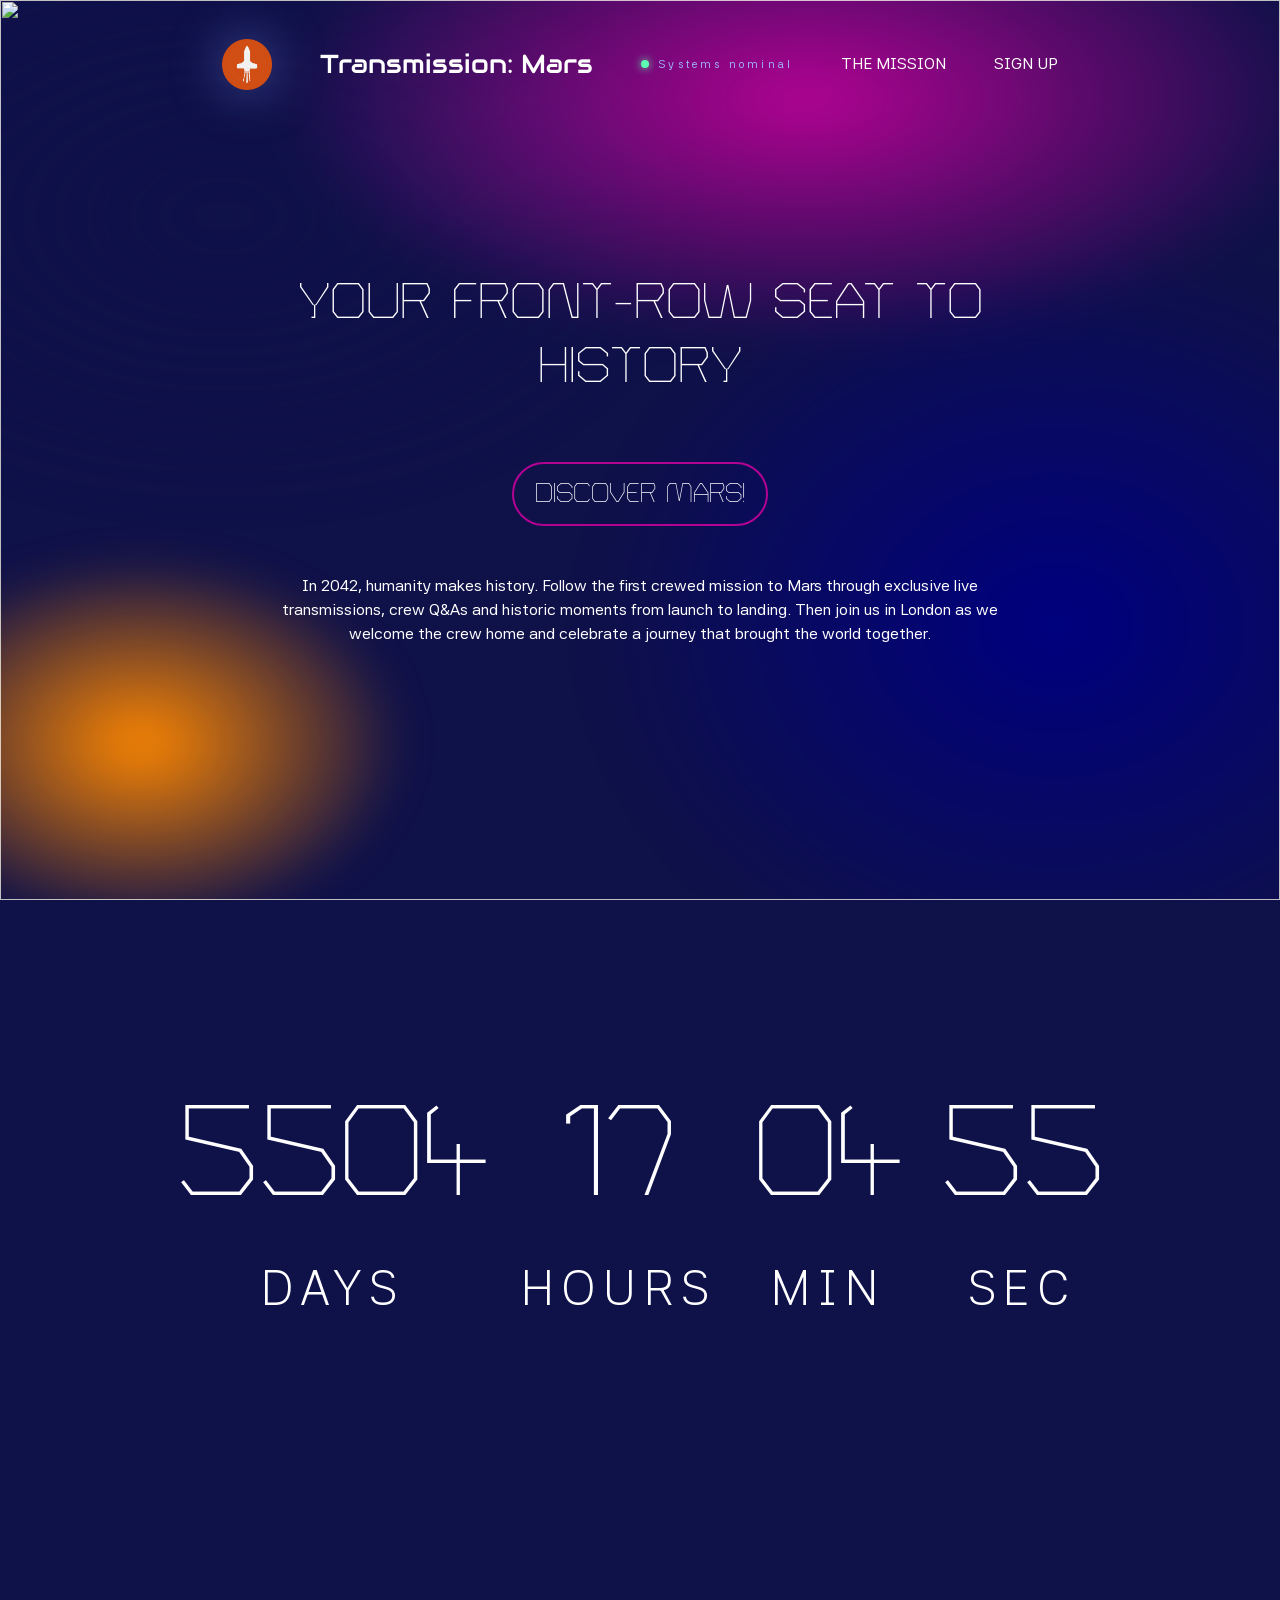
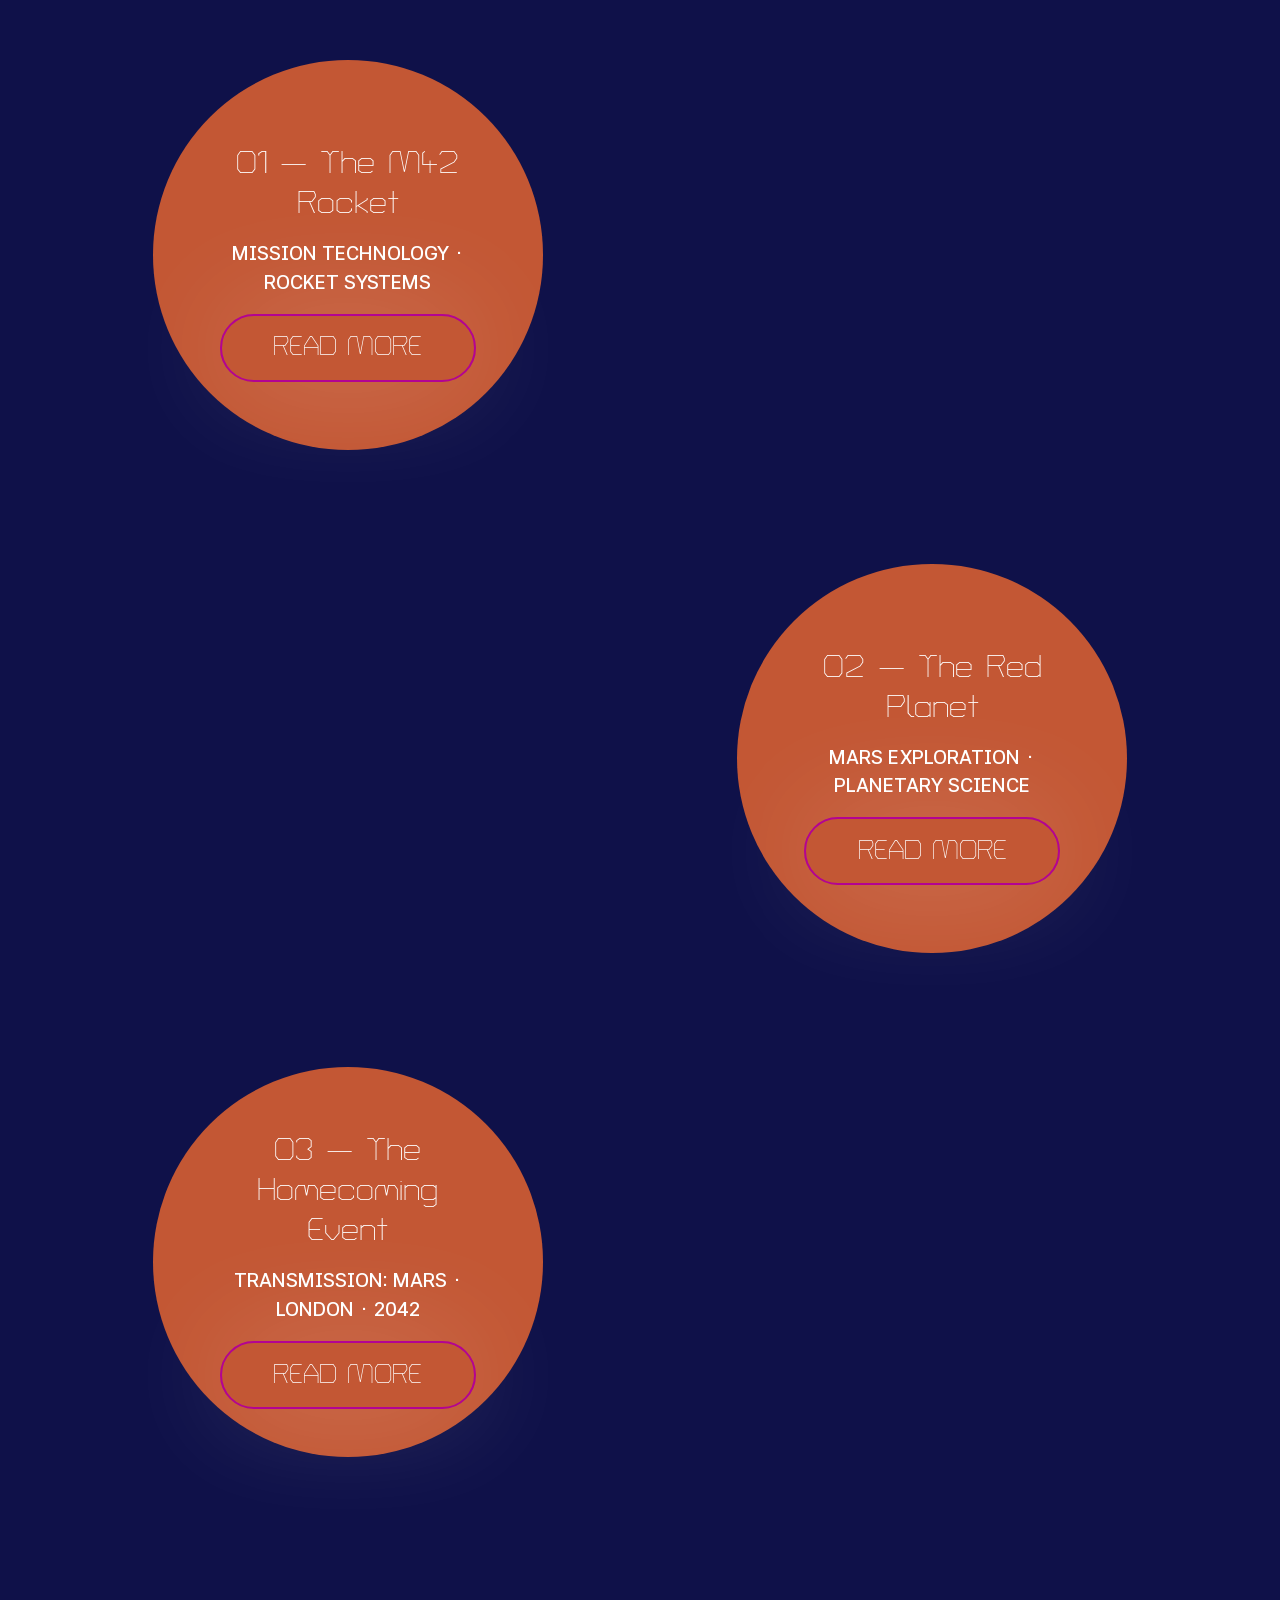
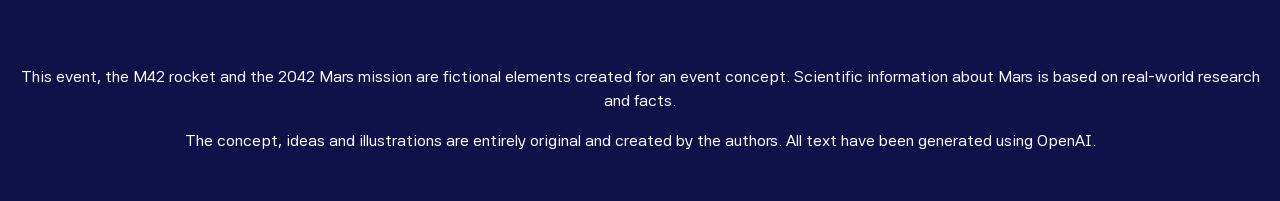
==== commit 4bc2f982: "morten-opsamlings-forslag" ====
--- a/index.html
+++ b/index.html
@@ -171,7 +171,7 @@
         </div>
 
         <div class="modal-popover" id="event-details" popover>
-          <img src="./img/logo.webp" alt="Stjernehimmel">
+          <img src="./img/logo.webp" alt="Transmission: Mars - Logo">
           <div class="modal-content">
             <h2>One Mission. One World. One Celebration.</h2>
             <h3>The mission may end in space, but the story continues on Earth. Be part of the homecoming in London.
--- a/starter.css
+++ b/starter.css
@@ -0,0 +1,87 @@
+*,
+::before,
+::after {
+  box-sizing: border-box;
+  margin: 0;
+  padding: 0;
+}
+html {
+  interpolate-size: allow-keywords;
+  font-family: system-ui, sans-serif;
+  line-height: 1.5;
+  -webkit-font-smoothing: antialiased;
+}
+h1,
+h2 {
+  line-height: 1.25;
+}
+p,
+li {
+  text-wrap: pretty;
+}
+img,
+svg {
+  display: block;
+  width: 100%;
+  height: auto;
+}
+label {
+  display: block;
+}
+/* FORMSIDE KNAP */
+input,
+button,
+textarea,
+select {
+  font: inherit;
+  color: var(--color-text);
+  background-color: transparent;
+  font-size: max(1em, 16px);
+  padding: 0;
+  margin: 0;
+  font-family: "Turret Road", sans-serif;
+}
+button {
+  transition-duration: 0.4s;
+  border-radius: 15px;
+}
+button:hover {
+  background-color: var(--color-surface);
+}
+input#name {
+  border-radius: 15px;
+  background-color: var(--color-text);
+}
+input:where([type="checkbox"], [type="radio"]) {
+  width: 1em;
+  height: 1em;
+}
+textarea {
+  resize: none;
+  min-height: 4lh;
+}
+legend {
+  padding: 0;
+}
+select,
+::picker(select) {
+  appearance: base-select;
+}
+[popover] {
+  margin: revert;
+}
+dialog {
+  overscroll-behavior: none;
+  &::backdrop {
+    overflow: hidden;
+    overscroll-behavior: contain;
+  }
+}
+.visually-hidden {
+  position: absolute;
+  width: 1px;
+  height: 1px;
+  overflow: hidden;
+  white-space: nowrap;
+  clip-path: inset(100%);
+}
--- a/style.css
+++ b/style.css
@@ -1,3 +1,8 @@
+/******************* Global transition *******************/
+@view-transition {
+  navigation: auto;
+}
+
 /******************* Variabler *******************/
 html {
   --color-page: #0f1149;
@@ -849,9 +854,9 @@
   color: var(--color-lightblue);
 }
 
-/******************* FORM *******************/
-
-.form-page {
+/******************* FORM - Morten *******************/
+
+/* .form-page {
   display: grid;
   margin-top: 8rem;
   color: var(--color-page);
@@ -909,21 +914,276 @@
 
 /** radio buttons **/
 
-#yellow-mercury {
-  accent-color: #ffd600; /* Gul */
-}
-
-/************* Opsamling ***************/
-
-.pass-page {
-  width: 75vw;
-  min-height: 50vh;
-  border: 1px solid var(--color-lightblue);
-  border-radius: 20px;
-  background: var(--colour-gradient);
-  box-shadow: 0 0 120px var(--color-muted);
-  display: grid;
-  grid-template-columns: 1fr 1.4fr;
-  gap: 2rem;
-  margin-top: 10rem;
-}
+/******************* FORM - Aya *******************/
+
+.form-page {
+  h1 {
+    color: var(--color-text);
+  }
+  p {
+    font-family: "Turret Road", sans-serif;
+  }
+  display: grid;
+  gap: var(--space-2);
+  margin-top: 5rem;
+  @media (width > 600px) {
+    grid-template-columns: min(40%, 50ch) 1fr;
+  }
+}
+.form-placeholder {
+  background: var(--color-border);
+  border: 1px solid var(--color-border);
+  border-radius: 15px;
+  border-color: var(--color-text);
+  min-height: -webkit-fill-available;
+  min-height: stretch;
+  padding: 20px;
+  margin: 20px;
+  font-family: "Turret Road", sans-serif;
+  color: var(--color-text);
+  gap: 12px;
+  @media (width < 600px) {
+  }
+  label,
+  legend {
+    color: var(--color-text);
+    font-family: "Turret Road", sans-serif;
+  }
+}
+/* farver */
+input[type="radio"]:checked {
+  outline: 2px solid var(--color-text);
+  outline-offset: 2px;
+}
+input[type="radio"] {
+  appearance: none;
+  background: transparent;
+  border: 1px solid var(--color-text);
+  border-radius: 99px;
+}
+#grey {
+  background: grey;
+}
+#pink {
+  background: #f3a6f5;
+}
+#green {
+  background: #20a80e;
+}
+#red {
+  background: rgb(187, 0, 0);
+}
+#orange {
+  background: orange;
+}
+#brown {
+  background: #7d4d04;
+}
+#blue {
+  background: #3da2ea;
+}
+#purple {
+  background-color: rgb(85, 0, 128);
+}
+label:checked {
+  outline: 2px solid var(--color-text);
+}
+.form-intro {
+  display: grid;
+  gap: var(--space-1);
+  align-content: start;
+  max-width: 60ch;
+}
+.form-intro p {
+  color: var(--color-text);
+}
+.form-group {
+  margin-top: 20px;
+  margin-bottom: 20px;
+  gap: 20px;
+}
+hr {
+  margin-block: 20px;
+  border: 0;
+  border-top: 1.5px solid var(--color-accent);
+}
+.submit {
+  padding: 4px;
+  border: solid 1px;
+  border-color: var(--color-accent);
+  padding-left: 20px;
+  padding-right: 20px;
+}
+
+fieldset {
+  border: none;
+}
+#mission-profile {
+  appearance: none;
+  border-radius: 10px;
+  padding: 2px;
+  border: solid 1px;
+  border-color: var(--color-accent);
+  text-align: center;
+  margin-top: 10px;
+}
+#mission-profile option {
+  background-color: #000080;
+}
+
+/******************* Opsamling ********************/
+
+.pass-page h2 {
+  text-align: center;
+  margin-top: 6rem;
+  perspective: 1200px;
+}
+
+/** vores grunddesign for pass-stage */
+.pass-stage {
+  position: relative;
+  background: linear-gradient(180deg, var(--pass-light), var(--pass-dark));
+  border-radius: 30px;
+  margin: 2rem auto 0; /** 2rem i toppen, auto centrere indholdet, 0 margin i bund **/
+  min-height: 60vh;
+  width: min(90%, 500px);
+  aspect-ratio: 3 / 4;
+  padding: 1.5rem;
+  display: grid;
+  box-shadow: 50px 40px 80px rgba(89, 89, 89, 0.698);
+  transform: rotateY(-15deg) rotateX(5deg) rotate(-2deg);
+  transition: transform 0.5s ease;
+}
+
+/**** pass stage sætter sig i "lige position" når man køre cursor ind over" ******/
+.pass-stage:hover {
+  transform: rotateY(0deg) rotateX(0deg) rotate(0deg);
+}
+
+/*  Titlen og planet ligger oven på kortet */
+.group-output {
+  position: absolute;
+  top: 4%;
+  left: 6%;
+  max-width: 60%;
+  font-size: 1.6rem;
+  text-transform: uppercase;
+  z-index: 2;
+}
+
+.planet-output {
+  position: absolute;
+  top: 8%;
+  right: -8%;
+  width: 45%;
+  height: auto;
+  z-index: 2;
+}
+
+.planet-output {
+  animation: orbit 10s linear infinite;
+  filter: drop-shadow(0 0 25px var(--pass-light));
+}
+
+@keyframes orbit {
+  from {
+    transform: rotate(0deg) translateX(4px) rotate(0deg);
+  }
+  to {
+    transform: rotate(360deg) translateX(4px) rotate(-360deg);
+  }
+}
+
+/*  pink-stiplede ramme ***/
+.pass-stage-content {
+  border: 3px dashed var(--color-accent);
+  border-radius: 30px;
+  margin-top: 18%; /* gør plads til titel og planet over rammen. TAK CHAT */
+  padding: 2rem 1.5rem;
+  display: grid;
+  grid-template-rows: auto 1fr; /* øverst er missionprofile og navn.. nederst er special interrests */
+}
+
+.pass-stage h2 {
+  margin: 0;
+}
+
+/*  Profil og navn: centreret øverst  */
+.mission-profile-output {
+  font-size: 1.2rem;
+  text-align: center;
+  text-transform: uppercase;
+  margin: 0;
+}
+
+.name-output {
+  font-size: 1.6rem;
+  font-weight: 300;
+  text-align: center;
+  margin: 0;
+}
+
+/**** Intereser nederst til venstre ***/
+.interests-block {
+  align-self: end; /* skubber blokken ned i bunden af rammen */
+  justify-self: start;
+}
+
+.interests-block h1 {
+  font-size: 1.1rem;
+  margin: 0 0 0.5rem;
+}
+
+.interests-block h2 {
+  font-size: 1rem;
+  font-weight: 300;
+  margin: 0;
+  text-align: start;
+}
+
+.pass-stage[data-color="grey"] {
+  --pass-light: #e5e5e5;
+  --pass-dark: #272727;
+}
+.pass-stage[data-color="pink"] {
+  --pass-light: #ff9ee9;
+  --pass-dark: #ba28bf;
+}
+.pass-stage[data-color="green"] {
+  --pass-light: #75de5e;
+  --pass-dark: #193700;
+}
+.pass-stage[data-color="red"] {
+  --pass-light: #ff2929;
+  --pass-dark: #831f10;
+}
+.pass-stage[data-color="orange"] {
+  --pass-light: #e98d04;
+  --pass-dark: #a72714;
+}
+.pass-stage[data-color="brown"] {
+  --pass-light: #b6694d;
+  --pass-dark: #4a270d;
+}
+.pass-stage[data-color="blue"] {
+  --pass-light: #0000b9;
+  --pass-dark: #000042;
+}
+.pass-stage[data-color="purple"] {
+  --pass-light: #922bff;
+  --pass-dark: #280b46;
+}
+
+.planet-output {
+  position: absolute;
+  top: 8%;
+  right: -8%;
+  width: 45%;
+  height: auto;
+}
+
+.group-output {
+  position: absolute;
+  top: 4%;
+  left: 6%;
+}
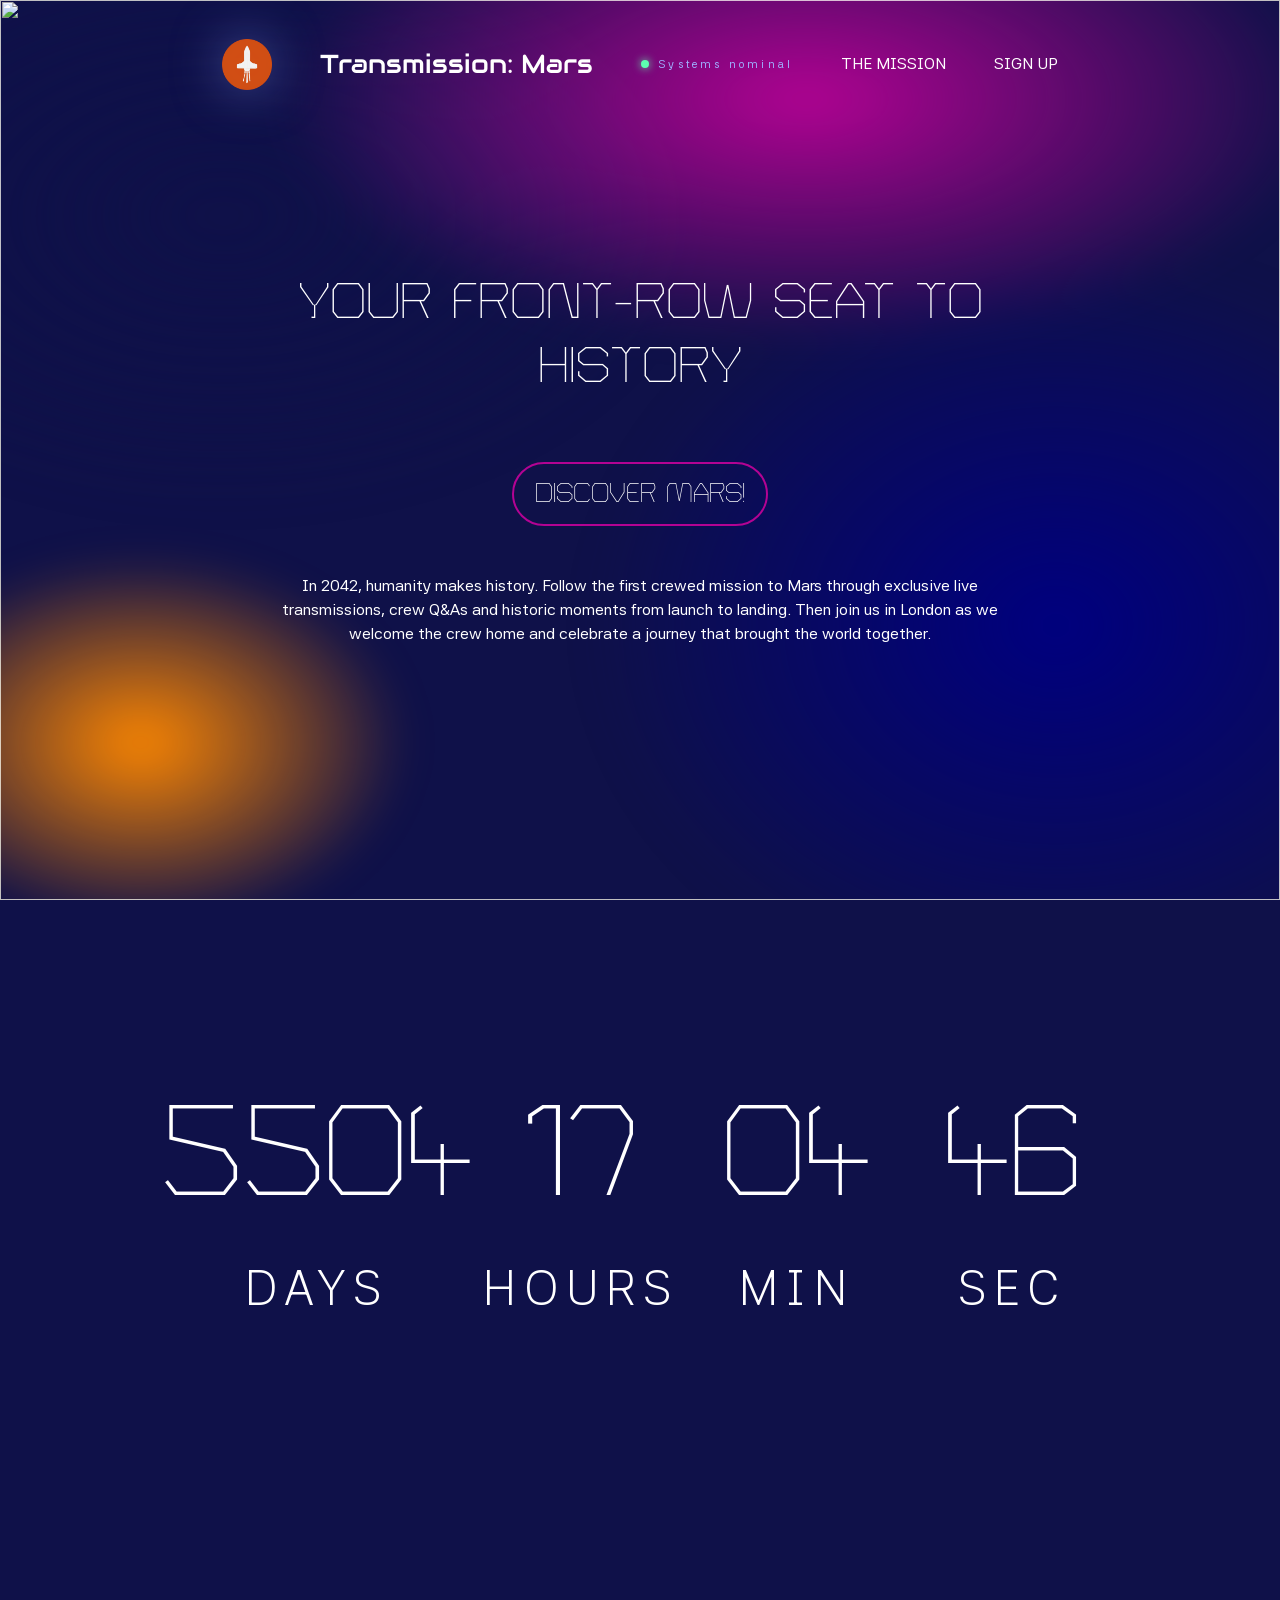
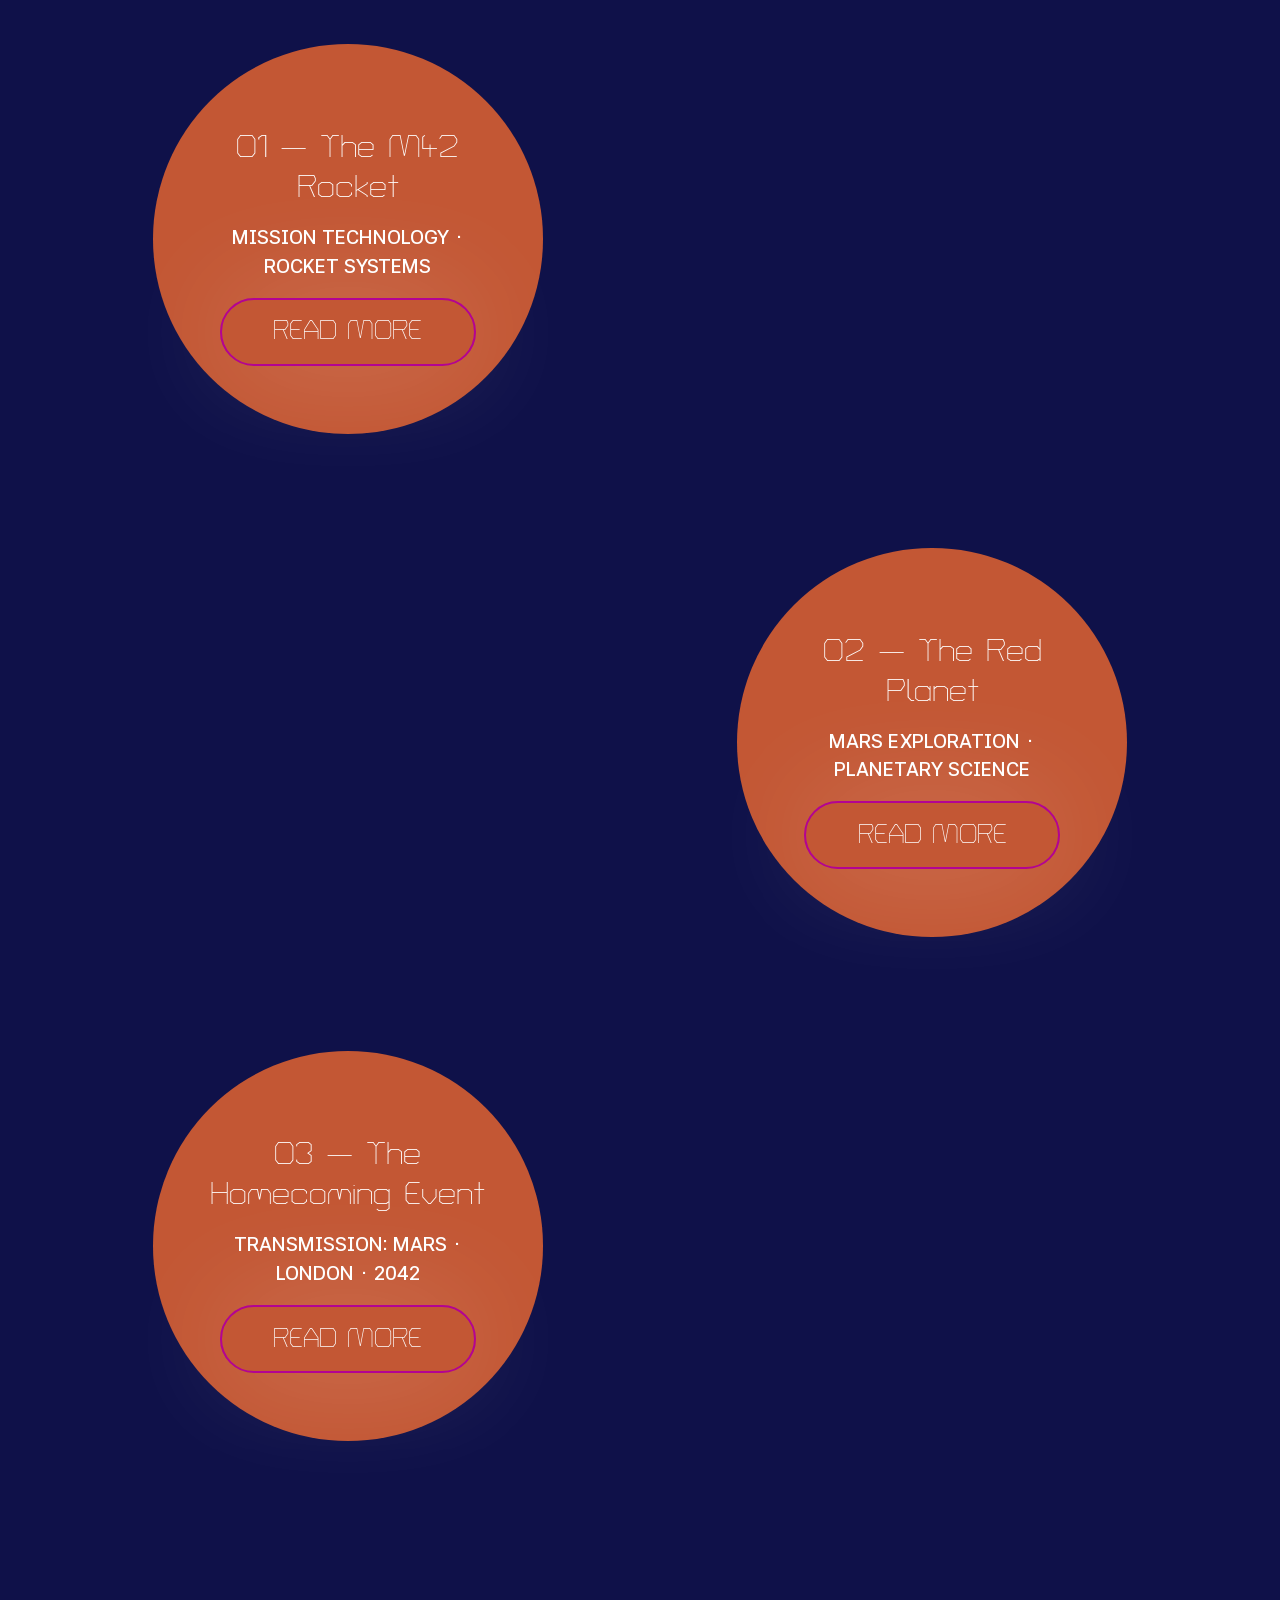
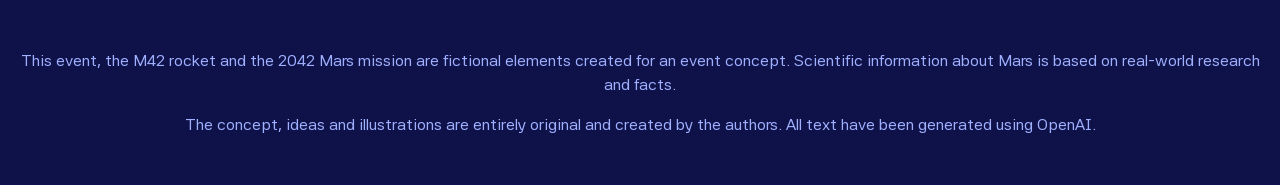
==== commit 4e34d882: "morten-site-done" ====
--- a/index.html
+++ b/index.html
@@ -32,7 +32,6 @@
     <div class="haze haze-1"></div>
     <div class="haze haze-2"></div>
   </div>
-
 
   <header class="site-header">
     <div class="header-content">
--- a/starter.css
+++ b/starter.css
@@ -51,6 +51,13 @@
 input#name {
   border-radius: 15px;
   background-color: var(--color-text);
+  border: solid 1.4px var(--color-accent);
+  color: var(--color-page);
+  border-radius: 10px;
+}
+
+input#name:hover {
+  cursor: pointer;
 }
 input:where([type="checkbox"], [type="radio"]) {
   width: 1em;
--- a/style.css
+++ b/style.css
@@ -115,9 +115,12 @@
   display: grid;
   justify-content: center;
   gap: var(--space-1);
-  color: var(--color-text);
   font-size: 0.8rem;
   text-align: center;
+}
+
+.footer-content p {
+  color: var(--color-lightblue);
 }
 
 /******************* Navigation *******************/
@@ -402,7 +405,9 @@
   font-size: 3rem;
   font-style: normal;
   color: var(--color-text);
-  margin: var(--space-1);
+  /* margin: var(--space-1); */
+  margin-top: var(--space-1);
+  margin-bottom: var(--space-1);
 }
 
 h3 {
@@ -410,7 +415,7 @@
   font-weight: 600;
   font-size: 1.2rem;
   color: var(--color-text);
-  margin: var(--space-1);
+  /* margin: var(--space-1); */
 }
 
 p {
@@ -567,6 +572,7 @@
   border-radius: 999px;
   padding: 0.5em 1.5em;
   box-shadow: 0 0 120px var(--color-muted);
+  margin-top: 1rem;
 }
 
 .article-section .btn:hover {
@@ -835,6 +841,7 @@
     0 0 120px rgba(120, 140, 255, 0.15);
   color: var(--color-text);
   font-size: 1rem;
+  padding-left: 5px;
 }
 
 .accordion-item:hover {
@@ -925,7 +932,7 @@
   }
   display: grid;
   gap: var(--space-2);
-  margin-top: 5rem;
+
   @media (width > 600px) {
     grid-template-columns: min(40%, 50ch) 1fr;
   }
@@ -938,7 +945,6 @@
   min-height: -webkit-fill-available;
   min-height: stretch;
   padding: 20px;
-  margin: 20px;
   font-family: "Turret Road", sans-serif;
   color: var(--color-text);
   gap: 12px;
@@ -994,7 +1000,14 @@
   align-content: start;
   max-width: 60ch;
 }
+
+.form-intro h2 {
+  font-size: 1.6rem;
+}
 .form-intro p {
+  font-family: "Asta Sans", sans-serif;
+  font-weight: 400;
+  font-size: 1rem;
   color: var(--color-text);
 }
 .form-group {
@@ -1027,8 +1040,23 @@
   text-align: center;
   margin-top: 10px;
 }
+
+#mission-profile:hover {
+  background-color: var(--color-accent);
+  cursor: pointer;
+}
+
 #mission-profile option {
   background-color: #000080;
+}
+
+.form-placeholder .submit:hover {
+  background-color: var(--color-accent);
+}
+
+.form-h2 {
+  text-align: center;
+  margin-top: 5rem;
 }
 
 /******************* Opsamling ********************/
@@ -1037,6 +1065,16 @@
   text-align: center;
   margin-top: 6rem;
   perspective: 1200px;
+}
+
+.pass-page h3 {
+  font-size: 0.85rem;
+  font-weight: 400;
+  letter-spacing: 0.1rem;
+  text-transform: uppercase;
+  color: var(--color-lightblue);
+  margin-bottom: 1.2rem;
+  text-align: center;
 }
 
 /** vores grunddesign for pass-stage */
@@ -1065,10 +1103,11 @@
   position: absolute;
   top: 4%;
   left: 6%;
-  max-width: 60%;
-  font-size: 1.6rem;
+  max-width: 80%;
+  font-size: 1.8rem;
   text-transform: uppercase;
   z-index: 2;
+  text-shadow: 1px 2px 4px var(--color-page);
 }
 
 .planet-output {
@@ -1087,10 +1126,10 @@
 
 @keyframes orbit {
   from {
-    transform: rotate(0deg) translateX(4px) rotate(0deg);
+    transform: rotate(0deg) translateX(8px) rotate(0deg);
   }
   to {
-    transform: rotate(360deg) translateX(4px) rotate(-360deg);
+    transform: rotate(360deg) translateX(8px) rotate(-360deg);
   }
 }
 
@@ -1104,23 +1143,21 @@
   grid-template-rows: auto 1fr; /* øverst er missionprofile og navn.. nederst er special interrests */
 }
 
-.pass-stage h2 {
-  margin: 0;
-}
-
 /*  Profil og navn: centreret øverst  */
 .mission-profile-output {
-  font-size: 1.2rem;
+  font-size: 1.6rem;
   text-align: center;
   text-transform: uppercase;
   margin: 0;
-}
-
-.name-output {
-  font-size: 1.6rem;
-  font-weight: 300;
+  z-index: 4;
+  color: var(--color-text);
+  text-shadow: 1px 2px 4px var(--color-page);
+}
+
+.pass-stage h2 {
+  margin: 0;
   text-align: center;
-  margin: 0;
+  font-size: 1.8rem;
 }
 
 /**** Intereser nederst til venstre ***/
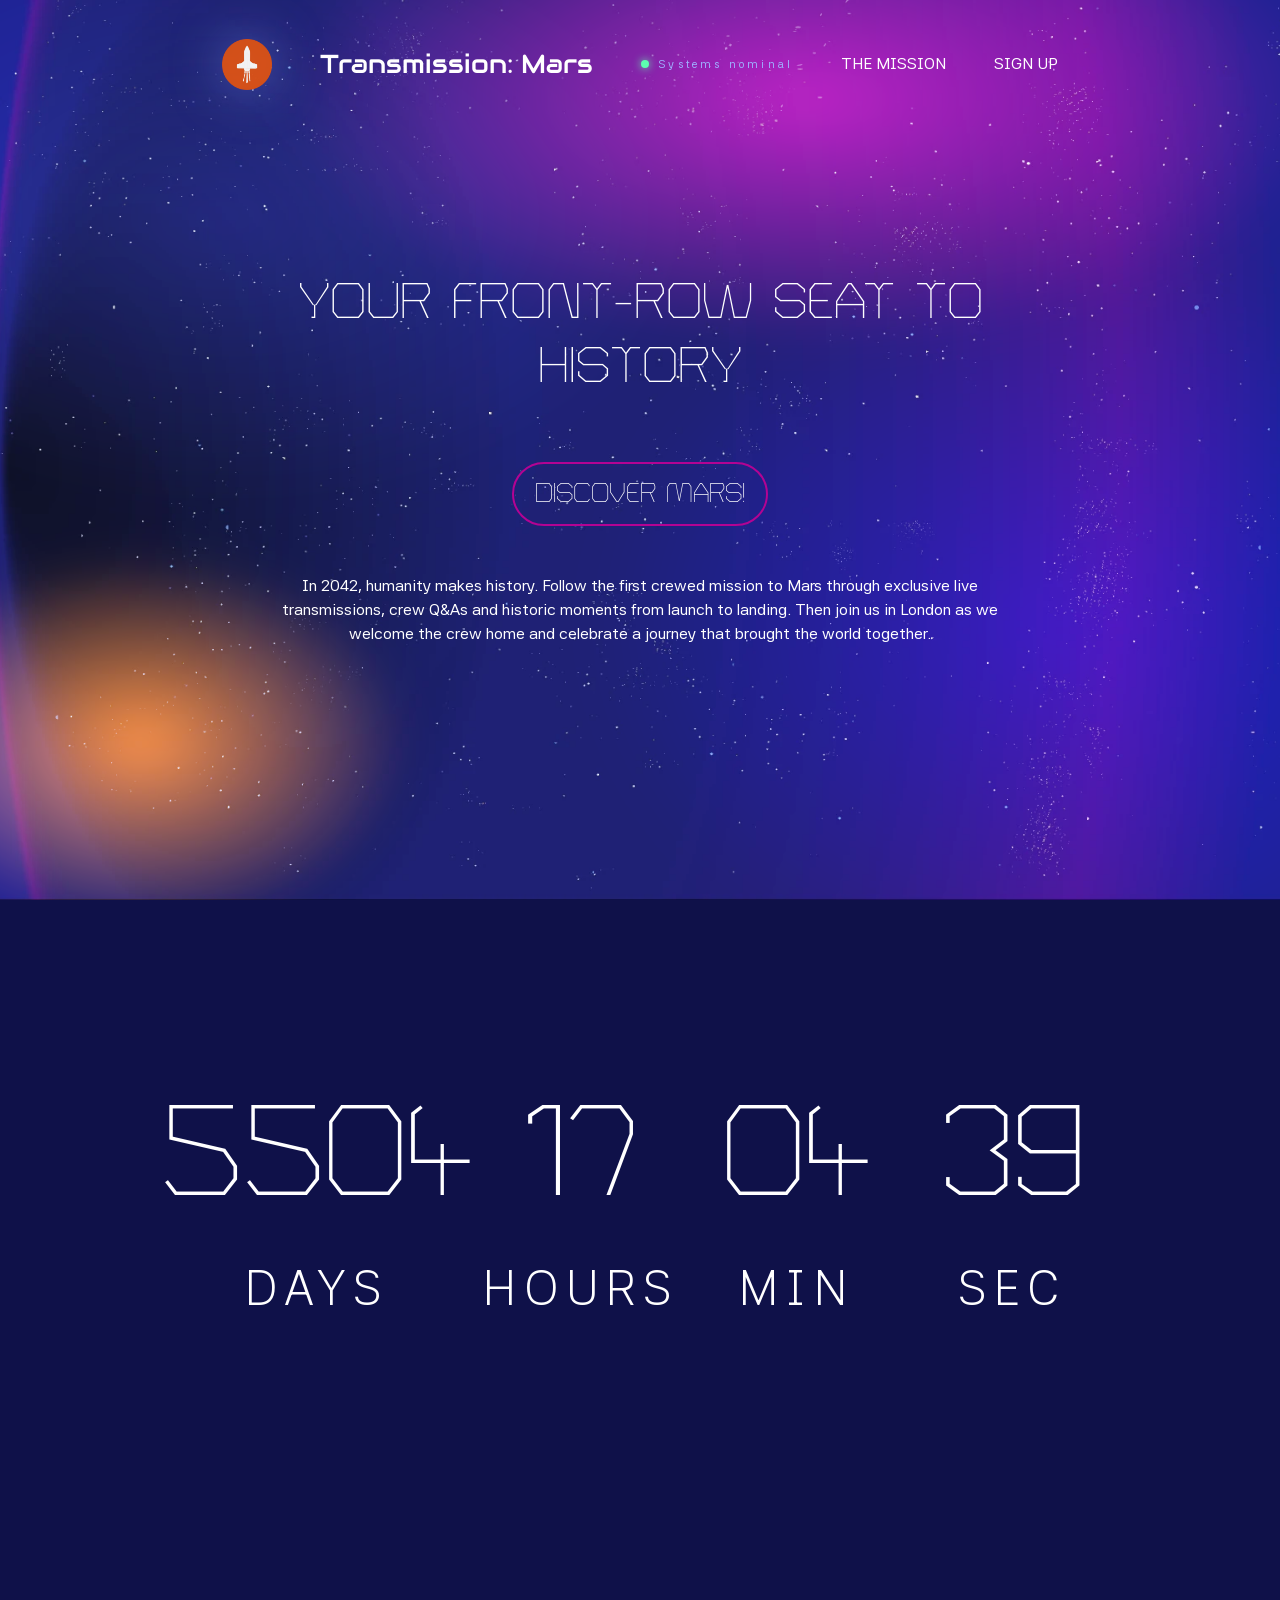
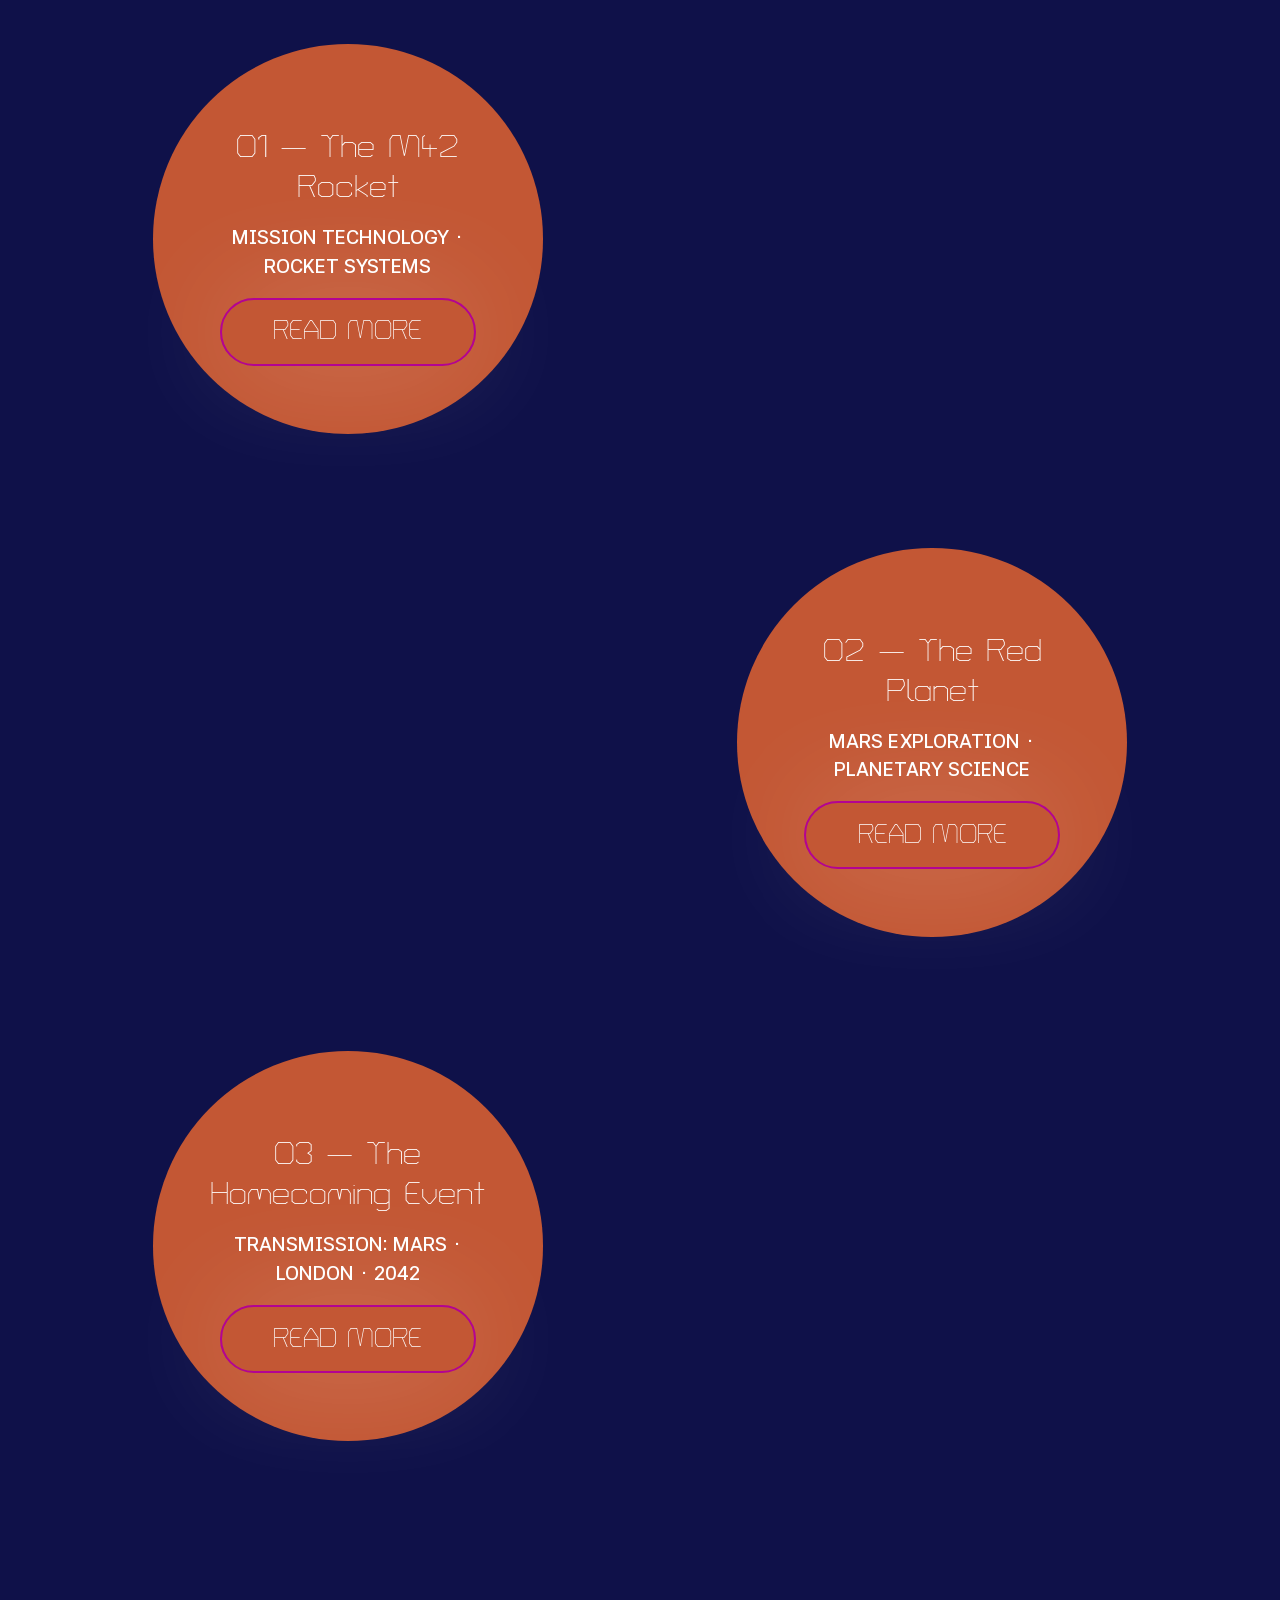
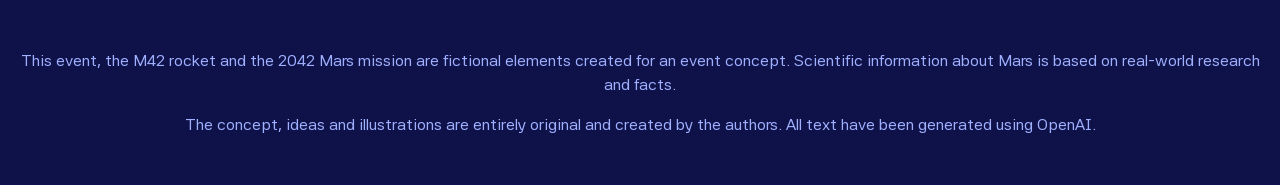
==== commit b5bd7558: "Site-done" ====
--- a/index.html
+++ b/index.html
@@ -27,7 +27,7 @@
 
   <!-- Vi ligger baggrunden i hele body'en så den er konstant på hele indexet. Også når vi scroller ned. -->
   <div class="moving_background">
-    <img class="baggrund" src="./img/Stjernehimmel_index.webp" alt="">
+    <img class="baggrund" src="./img/stjernehimmel_index.webp" alt="">
     <!-- Giver to lag "tåge" over img. Der er ikke noget indhold - laget styles i css -->
     <div class="haze haze-1"></div>
     <div class="haze haze-2"></div>
